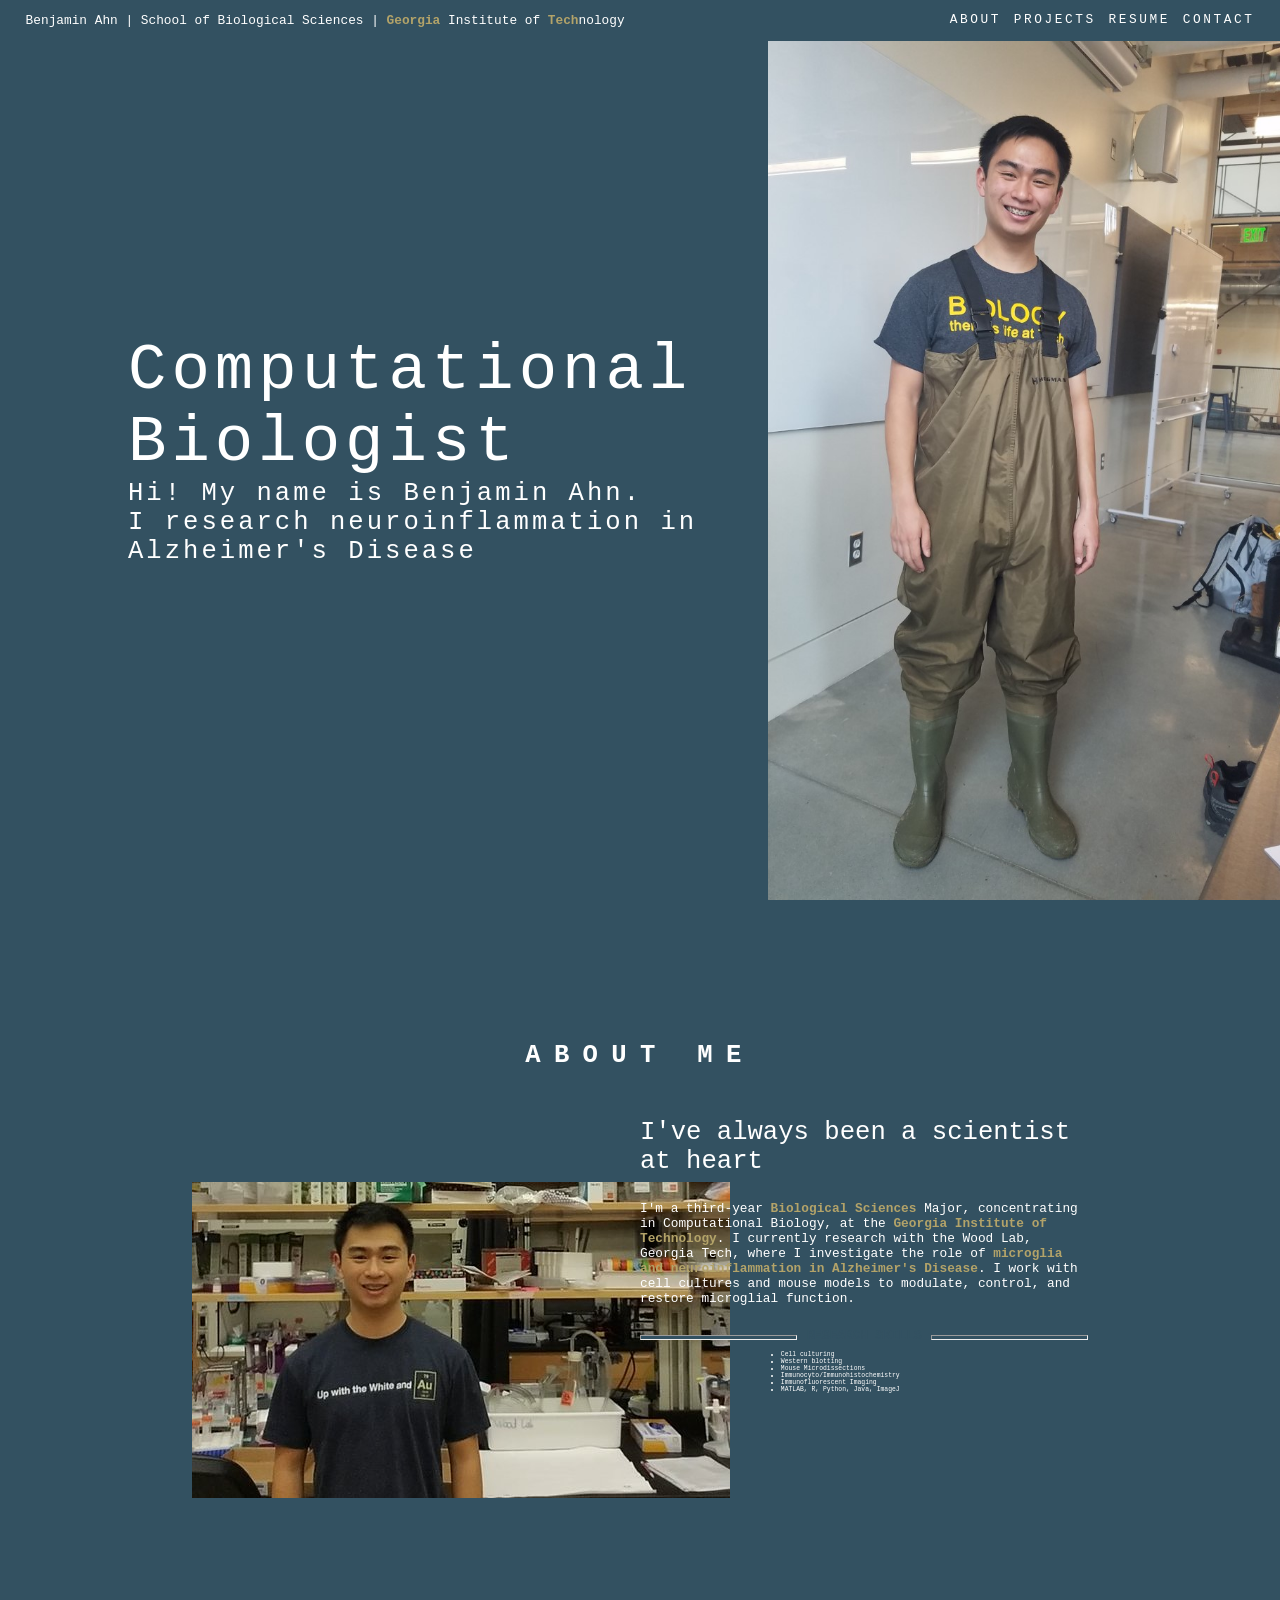
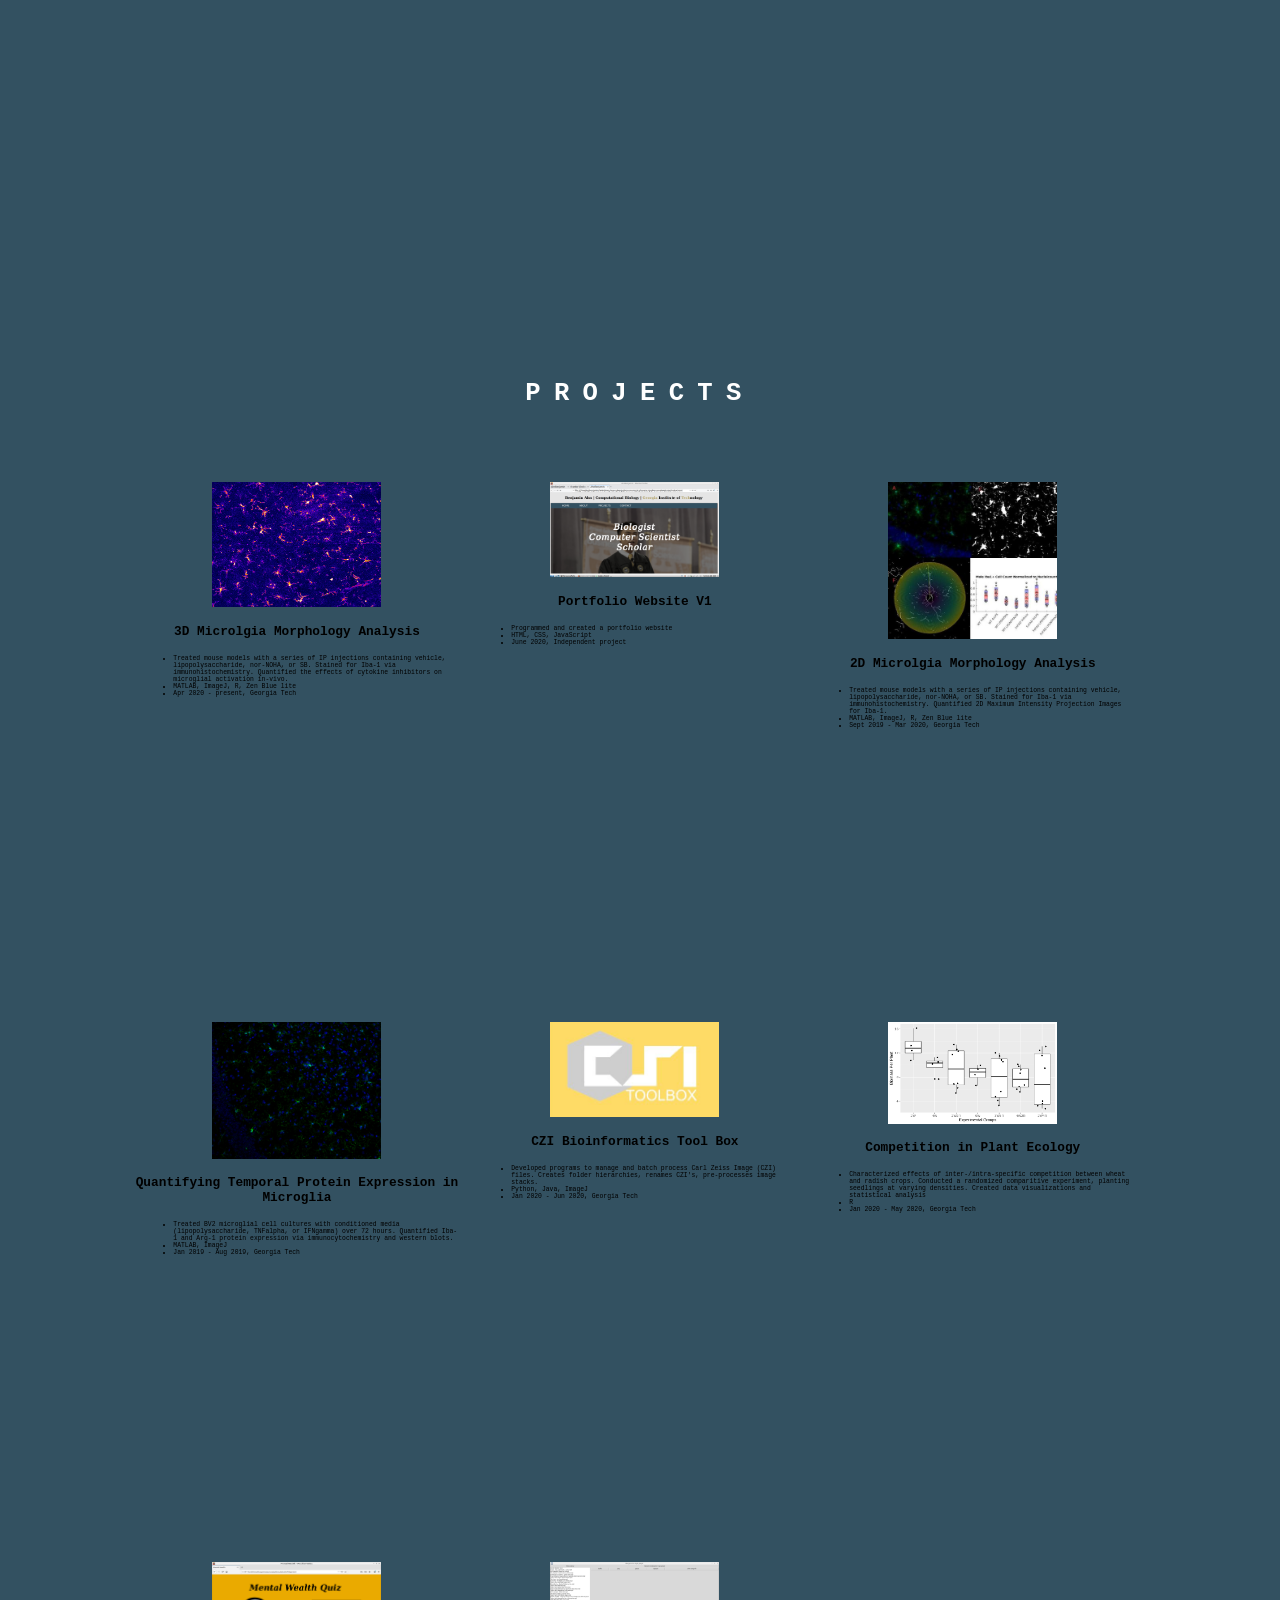
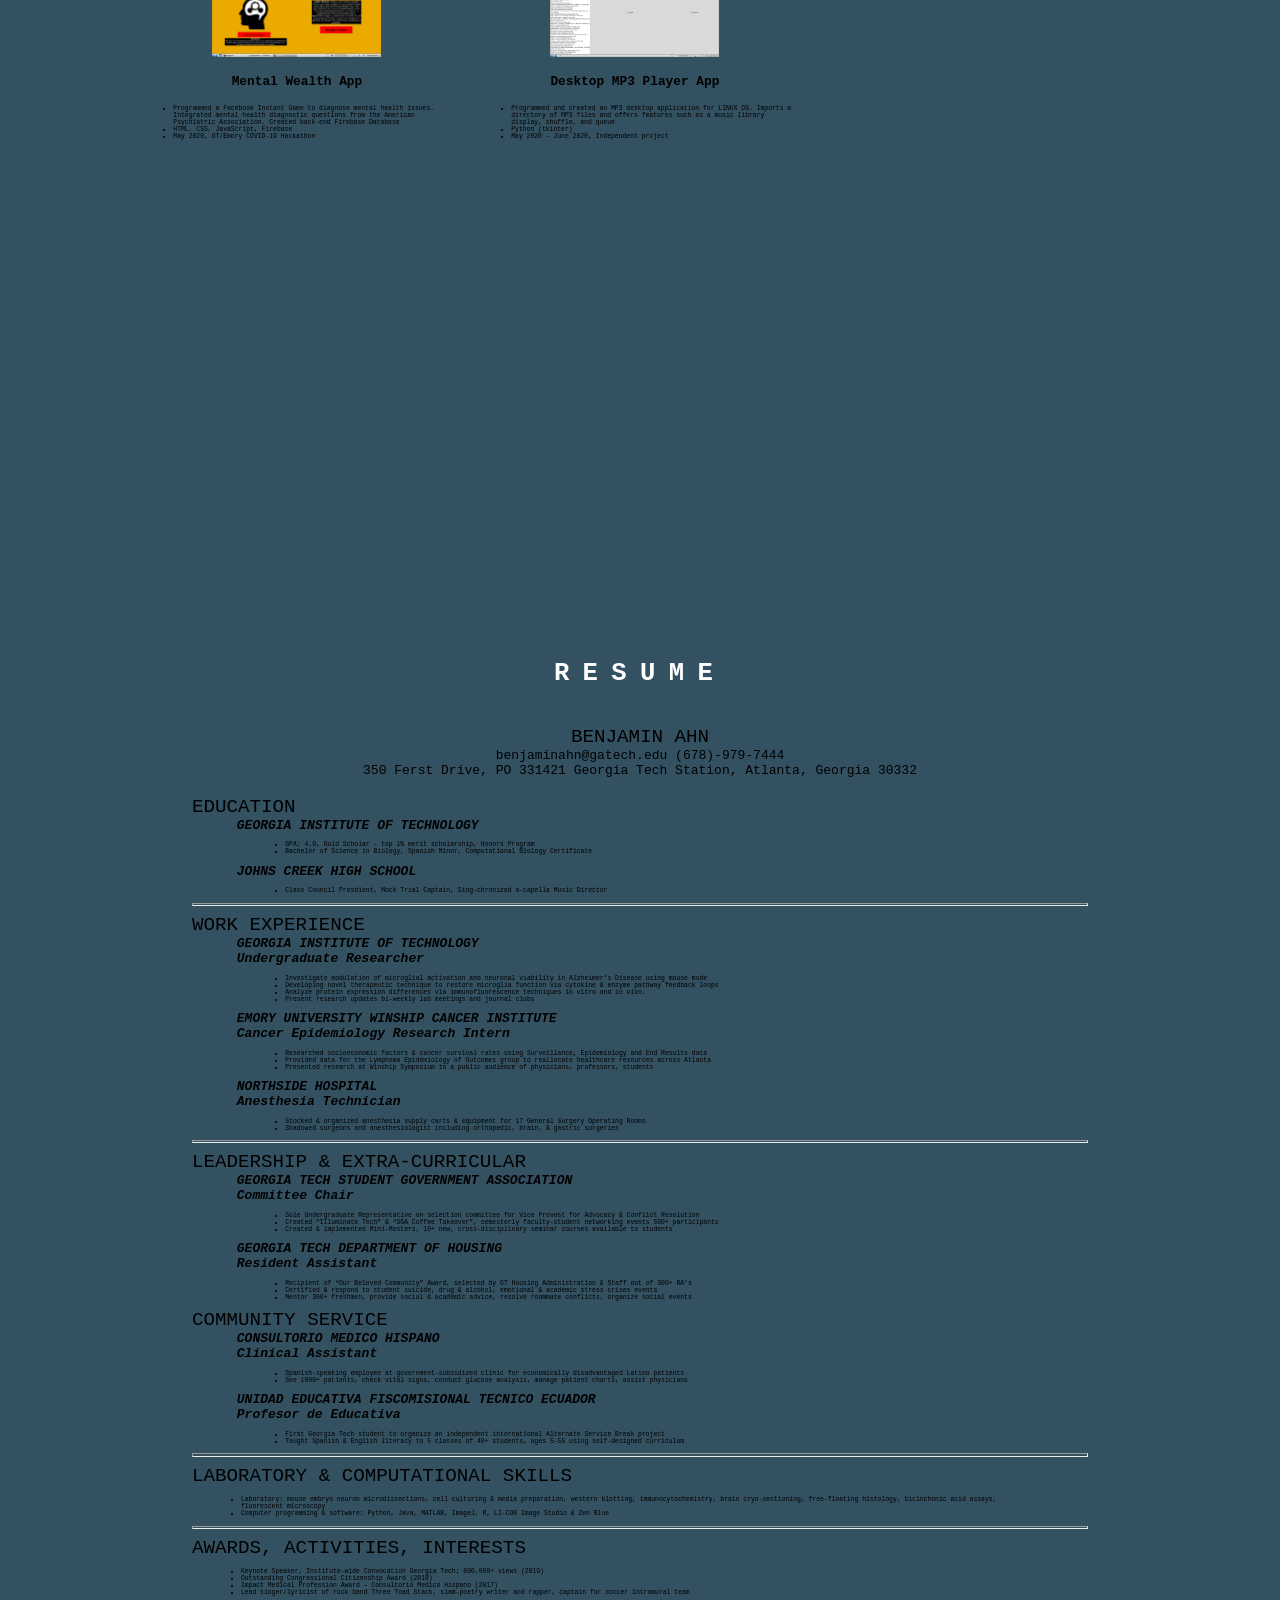
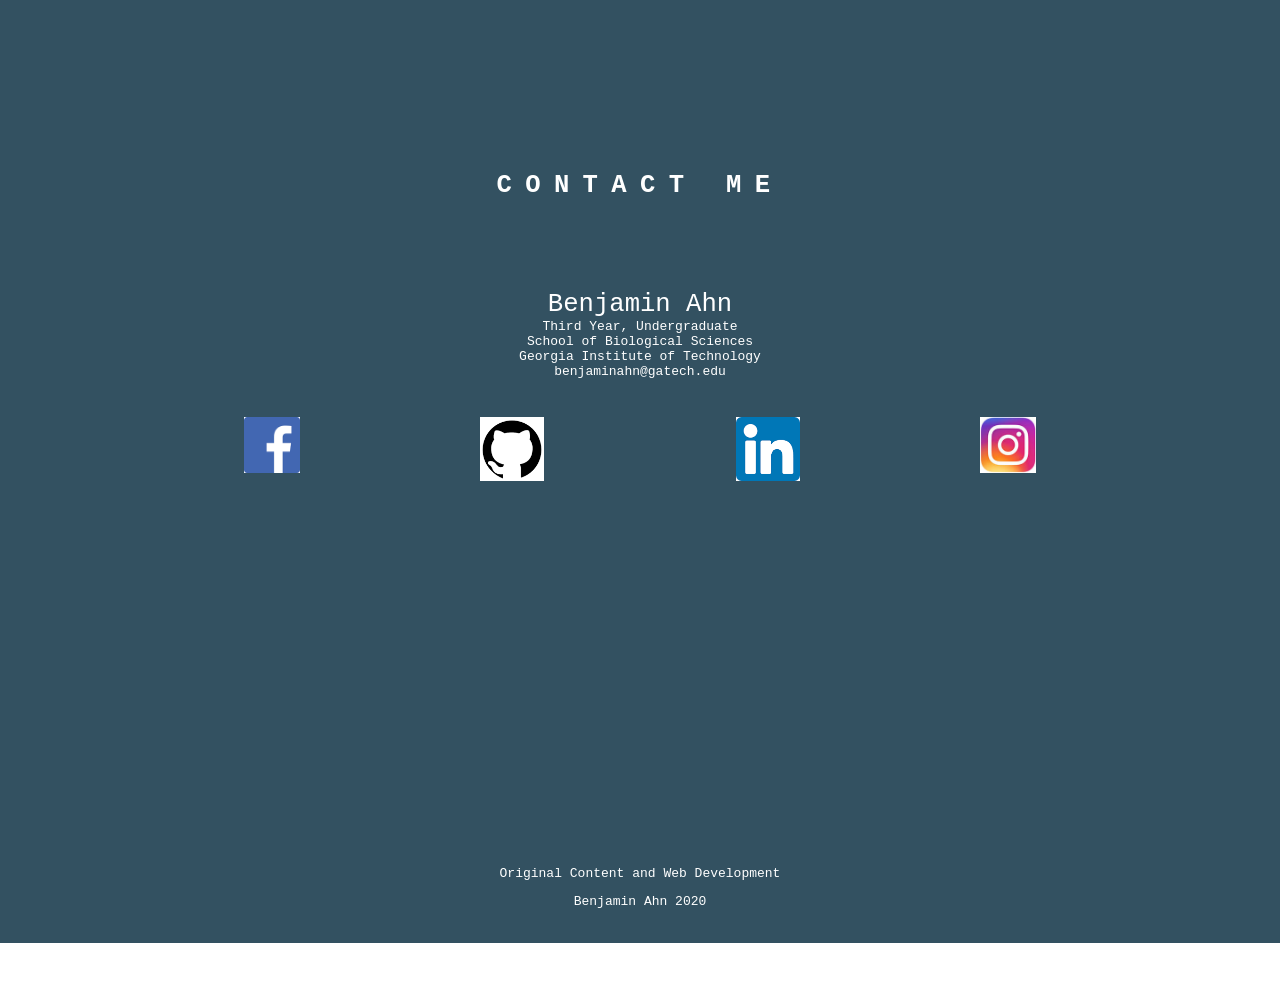
==== index.html @ 01bc4fc2 "footer and contact section css" ====
<!DOCTYPE html>
<html lang="en" dir="ltr">
    <head>
        <meta charset="utf-8">
         <meta name="viewport" content="width=device-width, initial-scale=1.0">
        <title>AhnBenjamin</title>
        <link rel="stylesheet" href="style.css">
    </head>

    <body>
        <div id='backgroundImage'></div>
        <div id = 'navigationBar' class="navigationBarBar">
            <a href="#homeText" id="homeButton">
                <p id='pageHeader'>Benjamin Ahn | School of Biological Sciences | <b class="specialHeader">Georgia</b> Institute of <b class="specialHeader">Tech</b>nology</p>
            </a>
            <div class="navigationButton" id='linkHolder'>
                <a href="#contact" class = 'nb' id="linksButton">CONTACT</a>
            </div>
            <div class="navigationButton">
                <a href="#resume" class = 'nb' id="projectsButton">RESUME</a>
            </div>
            <div class="navigationButton">
                <a href="#projects" class = 'nb' id="projectsButton">PROJECTS</a>
            </div>
            <div class="navigationButton">
                <a href="#about" class = "nb" id="aboutButton">ABOUT</a>
            </div>
        </div>

        <section id = 'homeText'>
            <div id='homeTextHolder'>
                <div id='homeLarge'>
                    Computational <br>
                    Biologist
                </div>
                <div id='homeSmall'>
                    Hi! My name is Benjamin Ahn. <br>
                    I research neuroinflammation in Alzheimer's Disease
                </div>
            </div>

        </section>

        <section id="about">
            <div id="aboutHolder">
                <div class="subheader">
                    About Me
                </div>
                <div>
                    <div id="aboutMeTop">
                        <div id="aboutMeLeft">
                            <img id="aboutImage" src="./images/rsz_lab.jpg" alt="No Image Available">
                        </div>
                        <div id="aboutMeRight">
                            <p id="quote">I've always been a scientist at heart</p>
                            <p>
                                I'm a third-year <b class="aboutSpecial">Biological
                                Sciences</b> Major, concentrating in
                                Computational Biology, at the <b class="aboutSpecial">
                                Georgia Institute of Technology</b>.
                                I currently research with the Wood Lab, Georgia Tech, where
                                I investigate the role of <b class="aboutSpecial">
                                microglia and neuroinflammation in
                                Alzheimer's Disease</b>. I work with cell cultures and mouse models
                                to modulate, control, and restore microglial function.
                            </p>
                            <div id='researchTitle'>
                                <div id="leftLine">
                                    <hr>
                                </div>
                                <span id="tableTitle">
                                    Research Skills
                                </span>
                                <div id="rightLine">
                                    <hr>
                                </div>
                            </div>
                            <div id="aboutTableRight">
                                <ul>
                                    <li>Cell culturing</li>
                                    <li>Western blotting</li>
                                    <li>Mouse Microdissections</li>
                                    <li>Immunocyto/Immunohistochemistry</li>
                                    <li>Immunofluorescent Imaging</li>
                                    <li>MATLAB, R, Python, Java, ImageJ</li>
                                </ul>
                            </div>
                        </div>
                    </div>
                </div>
            </div>
        </section>

        <section id = 'projects'>
            <div id="projectHolder">
                <div class="subheader" id = "projectsSubHeader">
                    Projects
                </div>
                <div id="gridProjects">
                <a href="https://github.com/1100266506/mmqt-addon.git" target="_blank">
                    <div class="project" id="project3DMicroglia">
                        <img class="projectImage" src="./images/rsz_zstack_example.png" alt="No Image Available">
                        <p class="projectTitle">3D Microlgia Morphology Analysis</p>
                        <p class="projectText">
                            <ul>
                                <li>Treated mouse models with a series of IP
                                    injections containing vehicle, lipopolysaccharide, nor-NOHA,
                                    or SB. Stained for Iba-1 via immunohistochemistry.
                                    Quantified the effects of cytokine inhibitors
                                    on microglial activation in-vivo.</li>
                                <li>MATLAB, ImageJ, R, Zen Blue lite</li>
                                <li> Apr 2020 - present, Georgia Tech</li>
                            </ul>
                        </p>
                    </div>
                </a>
                <a href="https://github.com/1100266506/webv1.git" target="_blank">
                    <div class="project" id="projectWebsite1">
                        <img class="projectImage" src="./images/websitehome.png" alt="No Image Available">
                        <p class="projectTitle">Portfolio Website V1</p>
                        <p class="projectText">
                            <ul>
                                <li>Programmed and created a portfolio website</li>
                                <li>HTML, CSS, JavaScript</li>
                                <li>June 2020, Independent project</li>
                            </ul>
                        </p>
                    </div>
                </a>
                <a href="https://github.com/1100266506/microglia_modulation_cytokineinhibitors.git" target="_blank">
                    <div class="project" id="project2DMicrolgia">
                            <img class="projectImage" src="./images/rsz_microgliapic.jpg" alt="No Image Available">
                            <p class="projectTitle">2D Microlgia Morphology Analysis</p>
                            <p class="projectText">
                                <ul>
                                    <li>Treated mouse models with a series of IP
                                        injections containing vehicle, lipopolysaccharide, nor-NOHA,
                                        or SB. Stained for Iba-1 via immunohistochemistry.
                                        Quantified 2D Maximum Intensity Projection Images
                                        for Iba-1.</li>
                                    <li>MATLAB, ImageJ, R, Zen Blue lite</li>
                                    <li>Sept 2019 - Mar 2020, Georgia Tech</li>
                                </ul>
                            </p>
                    </div>
                </a>
                    <div class="project" id="projectTemporalMicroglia">
                        <img class="projectImage" src="./images/MIP_20200205_355_Iba1_slide_1_1_CA100.jpg" alt="No Image Available">
                        <p class="projectTitle">Quantifying Temporal Protein Expression in Microglia</p>
                        <p class="projectText">
                            <ul>
                                <li>Treated BV2 microglial cell cultures
                                    with conditioned media (lipopolysaccharide,
                                    TNFalpha, or IFNgamma) over 72 hours. Quantified Iba-1
                                    and Arg-1 protein expression via immunocytochemistry
                                    and western blots.</li>
                                <li>MATLAB, ImageJ</li>
                                <li>Jan 2019 - Aug 2019, Georgia Tech</li>
                            </ul>
                        </p>
                    </div>
                <a href="https://github.com/1100266506/CZI-toolbox.git" target="_blank">
                    <div class="project" id="projectCZI">
                        <img class="projectImage" src="./images/CZItoolbox.png" alt="No Image Available">
                        <p class="projectTitle">CZI Bioinformatics Tool Box</p>
                        <p class="projectText">
                            <ul>
                                <li>Developed programs to manage
                                    and batch process Carl Zeiss Image (CZI) files.
                                    Creates folder hierarchies, renames CZI's,
                                    pre-processes image stacks.</li>
                                <li>Python, Java, ImageJ</li>
                                <li>Jan 2020 - Jun 2020, Georgia Tech</li>
                            </ul>
                        </p>
                    </div>
                </a>
                <a href="https://github.com/1100266506/ecology_plant_competition_analysis.git" target="_blank">
                    <div class="project" id="projectEcology">
                        <img class="projectImage" src="./images/All_Data_competition_plot.jpeg" alt="No Image Available">
                        <p class="projectTitle">Competition in Plant Ecology</p>
                        <p class="projectText">
                            <ul>
                                <li>Characterized effects of
                                inter-/intra-specific competition between wheat
                                and radish crops. Conducted a randomized comparitive
                                experiment, planting seedlings at varying densities.
                                Created data visualizations and statistical analysis</li>
                                <li>R</li>
                                <li>Jan 2020 - May 2020, Georgia Tech</li>
                            </ul>
                        </p>
                    </div>
                </a>
                <a href="https://github.com/1100266506/COVID_hackathon_FBInstantGame.git" target="_blank">
                    <div class="project" id="projectMentalWealth">
                        <img class="projectImage" src="./images/Welcomepage_hover.png" alt="No Image Available">
                        <p class="projectTitle">Mental Wealth App</p>
                        <p class="projectText">
                            <ul>
                                <li>Programmed a Facebook
                                Instant Game to diagnose mental health issues.
                                Integrated mental health diagnostic questions from
                                the American Psychiatric Association. Created back-end
                                Firebase Database </li>
                                <li>HTML, CSS, JavaScript, Firebase</li>
                                <li>May 2020, GT/Emory COVID-19 Hackathon</li>
                            </ul>
                        </p>
                    </div>
                </a>
                <a href="https://github.com/1100266506/mp3_builderv2.git" target="_blank">
                    <div class="project" id="projectMP3">
                        <img class="projectImage" src="./images/mp3_picture.png" alt="No Image Available">
                        <p class="projectTitle">Desktop MP3 Player App</p>
                        <p class="projectText">
                            <ul>
                                <li>Programmed and created an MP3 desktop application
                                for LINUX OS. Imports a directory of MP3 files
                                and offers features such as a music library display,
                                shuffle, and queue</li>
                                <li>Python (tkinter)</li>
                                <li>May 2020 - June 2020, Independent project</li>
                            </ul>
                        </p>
                    </div>
                </a>
                </div>
            </div>
        </section>

        <section id="resume">
            <div class="subheader" id = "resumeSubHeader">
                Resume
            </div>
        <a id="resumeLink" href="file:///media/benjamin/Windows/Users/Benja/Documents/CS/JavaScript/PersonalWebsitev2/Career%20Resume%20March%202020%20v2.pdf" target="_blank">
            <div id="resumeContent">
                <div id="resumeTop">
                    <div id="resumeName">
                        Benjamin Ahn
                    </div>
                    <div id="line2">
                        benjaminahn@gatech.edu (678)-979-7444
                    </div>
                    <div id="line3">
                        350 Ferst Drive, PO 331421 Georgia Tech Station, Atlanta, Georgia 30332
                    </div>
                </div>
                <div class="resumeSection">
                    <div class="sectionHeader">
                        Education
                    </div>
                    <div class="resumeItem">
                        <div class="sectionSubheader">
                            Georgia Institute of Technology
                        </div>
                        <ul class="sectionTable">
                            <li>GPA: 4.0, Gold Scholar - top 1% merit scholarship, Honors Program</li>
                            <li>Bachelor of Science in Biology, Spanish Minor, Computational Biology Certificate</li>
                        </ul>
                    </div>
                    <div class="resumeItem">
                        <div class="sectionSubheader">
                            Johns Creek High School
                        </div>
                        <ul class="sectionTable">
                            <li>Class Council Presdient, Mock Trial Captain, Sing-chronized a-capella Music Director</li>
                        </ul>
                    </div>
                    <hr class="resumeLine">
                </div>
                <div class="resumeSection">
                    <div class="sectionHeader">
                        Work Experience
                    </div>
                    <div class="resumeItem">
                        <div class="sectionSubheader">
                            Georgia Institute of Technology
                        </div>
                        <div class="sectionPosition">
                            Undergraduate Researcher
                        </div>
                        <div class="sectionText">
                            <ul class="sectionTable">
                                <li>Investigate modulation of microglial activation and neuronal viability in Alzheimer’s Disease using mouse mode</li>
                                <li>Developing novel therapeutic technique to restore microglia function via cytokine & enzyme pathway feedback loops</li>
                                <li>Analyze protein expression differences via immunofluorescence techniques in vitro and in vivo.</li>
                                <li>Present research updates bi-weekly lab meetings and journal clubs</li>
                            </ul>
                        </div>
                    </div>
                    <div class="resumeItem">
                        <div class="sectionSubheader">
                            Emory University Winship Cancer Institute
                        </div>
                        <div class="sectionPosition">
                            Cancer Epidemiology Research Intern
                        </div>
                        <div class="sectionText">
                            <ul class="sectionTable">
                                <li>Researched socioeconomic factors & cancer survival rates using Surveillance, Epidemiology and End Results data</li>
                                <li>Provided data for the Lymphoma Epidemiology of Outcomes group to reallocate healthcare resources across Atlanta</li>
                                <li>Presented research at Winship Symposium to a public audience of physicians, professors, students</li>
                            </ul>
                        </div>
                    </div>
                    <div class="resumeItem">
                        <div class="sectionSubheader">
                            Northside Hospital
                        </div>
                        <div class="sectionPosition">
                            Anesthesia Technician
                        </div>
                        <div class="sectionText">
                            <ul class="sectionTable">
                                <li>Stocked & organized anesthesia supply carts & equipment for 17 General Surgery Operating Rooms</li>
                                <li>Shadowed surgeons and anesthesiologist including orthopedic, brain, & gastric surgeries</li>
                            </ul>
                        </div>
                    </div>
                    <hr class="resumeLine">
                </div>
                <div class="resumeSection">
                    <div class="sectionHeader">
                        Leadership & Extra-curricular
                    </div>
                    <div class="resumeItem">
                        <div class="sectionSubheader">
                            GEORGIA TECH STUDENT GOVERNMENT ASSOCIATION
                        </div>
                        <div class="sectionPosition">
                            Committee Chair
                        </div>
                        <div class="sectionText">
                            <ul class="sectionTable">
                                <li>Sole Undergraduate Representative on selection committee for Vice Provost for Advocacy & Conflict Resolution</li>
                                <li>Created “Illuminate Tech” & “SGA Coffee Takeover”, semesterly faculty-student networking events 500+ participants</li>
                                <li>Created & implemented Mini-Mesters, 10+ new, cross-disciplinary seminar courses available to students</li>
                            </ul>
                        </div>
                    </div>
                    <div class="resumeItem">
                        <div class="sectionSubheader">
                            Georgia Tech Department of Housing
                        </div>
                        <div class="sectionPosition">
                            Resident Assistant
                        </div>
                        <div class="sectionText">
                            <ul class="sectionTable">
                                <li>Recipient of “Our Beloved Community” Award, selected by GT Housing Administration & Staff out of 300+ RA’s</li>
                                <li>Certified & respond to student suicide, drug & alcohol, emotional & academic stress crises events</li>
                                <li>Mentor 300+ freshmen, provide social & academic advice, resolve roommate conflicts, organize social events</li>
                            </ul>
                        </div>
                    </div>
                </div>
                <div class="resumeSection">
                    <div class="sectionHeader">
                        Community Service
                    </div>
                    <div class="resumeItem">
                        <div class="sectionSubheader">
                            Consultorio Medico Hispano
                        </div>
                        <div class="sectionPosition">
                            Clinical Assistant
                        </div>
                        <div class="sectionText">
                            <ul class="sectionTable">
                                <li>Spanish-speaking employee at government-subsidized clinic for economically disadvantaged Latino patients</li>
                                <li>See 1000+ patients, check vital signs, conduct glucose analysis, manage patient charts, assist physicians</li>
                            </ul>
                        </div>
                    </div>
                    <div class="resumeItem">
                        <div class="sectionSubheader">
                            Unidad Educativa FISCOMISIONAL TECNICO ECUADOR
                        </div>
                        <div class="sectionPosition">
                            Profesor de Educativa
                        </div>
                        <div class="sectionText">
                            <ul class="sectionTable">
                                <li>First Georgia Tech student to organize an independent international Alternate Service Break project</li>
                                <li>Taught Spanish & English literacy to 5 classes of 40+ students, ages 5-55 using self-designed curriculum</li>
                            </ul>
                        </div>
                    </div>
                    <hr class="resumeLine">
                </div>
                <div class="resumeSection">
                    <div class="sectionHeader">
                        Laboratory & Computational Skills
                    </div>
                    <div class="sectionText">
                        <ul class='sectionTable'>
                            <li>Laboratory: mouse embryo neuron microdissections, cell culturing & media preparation, western blotting,
                                immunocytochemistry, brain cryo-sectioning, free-floating histology, bicinchonic acid assays, fluorescent microscopy</li>
                            <li>Computer programming & software: Python, Java, MATLAB, ImageJ, R, LI-COR Image Studio & Zen Blue</li>
                        </ul>
                    </div>
                </div>
                <hr class="resumeLine">
                <div class="resumeSection">
                    <div class="sectionHeader">
                        Awards, Activities, Interests
                    </div>
                    <div class="sectionText">
                        <ul class="sectionTable">
                            <li>Keynote Speaker, Institute-wide Convocation Georgia Tech; 800,000+ views (2019)</li>
                            <li>Outstanding Congressional Citizenship Award (2018)</li>
                            <li>Impact Medical Profession Award – Consultorio Medico Hispano (2017)</li>
                            <li>Lead singer/lyricist of rock band Three Toad Stack, slam-poetry writer and rapper, captain for soccer intramural team</li>
                        </ul>
                    </div>
                </div>
            </div>
        </a>
        </section>

        <section id='contact'>
            <div class="subheader" id = "contactSubHeader">
                Contact Me
            </div>
            <div id="contactContent">
                <p id="name">Benjamin Ahn</p>
                <p class="cc">Third Year, Undergraduate</p>
                <p class="cc">School of Biological Sciences</p>
                <p class="cc">Georgia Institute of Technology</p>
                <p class="cc">benjaminahn@gatech.edu</p>
            </div>
            <div id="socialMedia">
                <div id="facebook">
                    <a href="https://www.facebook.com/benjamin.ahn.33/" target="_blank">
                        <img class="social" src="./images/facebook.png" alt="">
                    </a>
                </div>
                <div id="github">
                    <a href="https://github.com/1100266506" target="_blank">
                        <img class="social" src="./images/github.png" alt="">
                    </a>
                </div>
                <div id="linkedin">
                    <a href="https://www.linkedin.com/in/benjamin-a-ba074a125/" target="_blank">
                        <img class="social" src="./images/linkedin.png" alt="">
                    </a>
                </div>
                <div id='instagram'>
                    <a href="https://www.instagram.com/pb.en.j.amin" target="_blank">
                        <img class="social" src="./images/instagram.jpeg" alt="">
                    </a>
                </div>
            </div>
        </section>
        <section id="footer">
            <p class="footerText" id="line1">Original Content and Web Development</p>
            <p class="footerText" id="line2">Benjamin Ahn 2020</p>
        </section>



        <script src = './src/core.js'>
        </script>
        <script src="./src/aboutPage.js">
        </script>
        <script src = './src/homePage.js'>
        </script>
        <script src = './src/projectsPage.js'>
        </script>
    </body>
</html>
---- style.css ----
/*TOP SECTION*/
html, body {
    height : 100%;
    margin : 0;
    color : black;
    background-color: white;
    scroll-behavior: smooth;
}
.specialHeader {
    color:#B3A369;
    font-weight: 600;
    font-size : 1vw;
    font-family: monospace;
}
#pageHeader {
    position : relative;
    float : left;
    width : auto;
    text-align: center;
    font-size: 1vw;
    color : white;
    font-family : monospace;
    margin-left: 2%;
}
#homeButton {
    margin-left : 2%;
    color : white;
    background-color : #335161;
    border : none;
    max-width : 50%;
}
#navigationBar {
    position: fixed;
    background-color: #335161;
    height: auto;
    width : 100%;
}
.navigationButton {
    border: none;
    color : white;
    text-decoration: none;
    text-align : center;
    float: right;
    font-size: 2vw;
    margin-right : 1%;
}
.nb:hover {
    background-color: #B3A369;
}
.nb {
    color : white;
    background-color : #335161;
    border : none;
    width : auto;
    font-size: 1vw;
    font-family : monospace;
    letter-spacing: 0.2vw;
    text-decoration: none;
}
#linkHolder {
    margin-right : 2%;
}

/*CORE CONTENT*/
.subheader {
    font-size: 2vw;
    text-align : center;
    font-weight: bold;
    /* color : #335161; */
    font-family: monospace;
    width : 100%;
    text-transform: uppercase;
    letter-spacing: 10pt;
    padding-top: 5%;
}

section {
    background-color : #335161;
    padding-top : 3%;
    color : white;
}
section:hover{
    background-color : white;
    color : black;
}
#navigationBar:hover ~ #homeText {
    background-color : white;
    color : black;
}
#backgroundImage:hover ~ #homeText {
    background-color : white;
    color : black;
}
#home {
    height : 100%;
    width : 100%;
}
#homeText {
    height : 100%;
    font-family : monospace;
}
#homeTextHolder {
    position : absolute;
    top: 50%;
    -ms-transform: translateY(-50%);
    transform: translateY(-50%);
    margin-left : 10%;
    margin-right : 45%;
}
#backgroundImage {
    background-image : url("./images/propic_biology.jpg");
    background-size: cover;
    background-position: top;
    position : absolute;
    margin-left : 60%;
    width : 40%;
    height : 100%;
    /* filter : blur(1.5px) hue-rotate(163deg) saturate(30%) brightness(100%); */
}
#homeLarge {
    font-size: 5vw;
    text-align: left;
    letter-spacing: 5px;
    font-weight: 300;
}
#homeSmall {
    font-size : 2vw;
    text-align : left;
    letter-spacing : 3px;
    font-weight : 100;
}
/**********************ABOUT*/
#navigationBar:hover ~ #about {
    background-color : white;
    color : black;
}
#about {
    height : 100%;
}
#aboutMeLeft {
    float : left;
    margin-left : 15%;
    width : 35%;
}
#aboutImage {
    height : 50%;
    margin-top: 25%;
    margin-right: 25%;
}
#aboutMeRight {
    position: relative;
    font-family: monospace;
    float : left;
    width : 35%;
    margin-right: 15%;
    font-size: 1vw;
}
.aboutSpecial {
    color : #B3A369;
}
#quote {
    padding-top: 5%;
    font-size: 2vw;
    font-weight: 300;
}
#aboutTableRight {
    font-family: monospace;
    width : 55%;
    margin: auto;
    padding-top: 5%;
}
#researchTitle {
    padding-top: 2%;
    color : #335161;
    font-weight: 900;
}
#tableTitle {
    float : left;
    width : 30%;
    text-align: center;
    font-size: 1vw;
    text-transform: uppercase;
}
#leftLine {
    float :left;
    width :35%;
}
#rightLine {
    float :left;
    width : 35%;
}
hr {
    color : #335161;
    font-weight: 900;;
    height : .25vw;
    background-color: #335161;
}
/*******************PROJECT*/
#navigationBar:hover ~ #projects {
    background-color : white;
    color : black;
}
#gridProjects {
    overflow: auto;
    padding-left : 10%;
    padding-right : 10%;
    padding-top : 5%;
    padding-bottom : 5%;
}
#projectHolder {
}
.project {
    color : black;
    text-align: center;
    float : left;
    width : 33%;
    height : 60vh;
}
.project:hover {
    background-color : #B3A369;
}
.projectImage {
    margin-top : 3%;
    width : 50%;
}
.projectTitle {
    position : relative;
    font-family: monospace;
    font-weight: bold;
    font-size : 1vw;
}
ul {
    position : relative;
    text-align: left;
    font-family: monospace;
    font-size: .5vw;
    width : 85%;
    margin : auto;
}
/********************RESUME*/
#navigationBar:hover ~ #resume {
    background-color : white;
    color : black;
}
#resumeContent {
    margin-left:14%;
    margin-right : 14%;
    padding-bottom : 5%;
    margin-top : 2%;
    padding-left : 1%;
    padding-right : 1%;
    padding-top : 1%;
}
#resumeContent:hover {
    background-color : #B3A369;
    padding-bottom :1%;
    margin-bottom : 4%;
}
#resumeLink {
    text-decoration: none;
    color : black;
}
.resumeItem {
    margin-left : 5%;
}
.sectionItem {
    float : left;
    width : 100%;
}
.sectionHeader {
    text-transform: uppercase;
    letter-spacing: 3;
    font-family: monospace;
    font-size: 1.5vw;
}
.sectionSubheader {
    font-weight: bold;
    font-style: italic;
    font-family: monospace;
    text-transform: uppercase;
}
.sectionPosition {
    font-weight: bold;
    font-style: italic;
    font-family: monospace;
}
.sectionTable {
    margin : 1%;
}
.resumeLine {
    height : .1vw;
}
#resumeName {
    text-transform: uppercase;
    font-family: monospace;
    text-align: center;
    font-size: 1.5vw;
}
#line2 {
    font-family: monospace;
    margin:0%;
    text-align: center;
}
#line3 {
    font-family: monospace;
    margin:0%;
    text-align: center;
    margin-bottom: 2%;
}

/************************CONTACT*/
#contact {
    padding-bottom : 1%;
    height : 80%;
}
#contactContent {
    padding-top : 5%;
    font-family: monospace;
    text-align: center;
}
#name {
    font-size: 2vw;
    margin-bottom : 0;
}
.cc {
    margin : 0;
}
#socialMedia {
    margin-top: 3%;
    width : 100%;
}
.social {
    float : left;
    height : 5%;
    width : 5%;
    margin-left : 7.5%;
    margin-right : 7.5%;
}
#facebook {
    margin-left : 12.5%;

}
#instagram {
    margin-right : 12.5%;
}

/*BOTTOM CONTENT*/
#footer {
    height : 10%;
    font-family: monospace;
    text-align: center;
    padding-top : 1%;
}
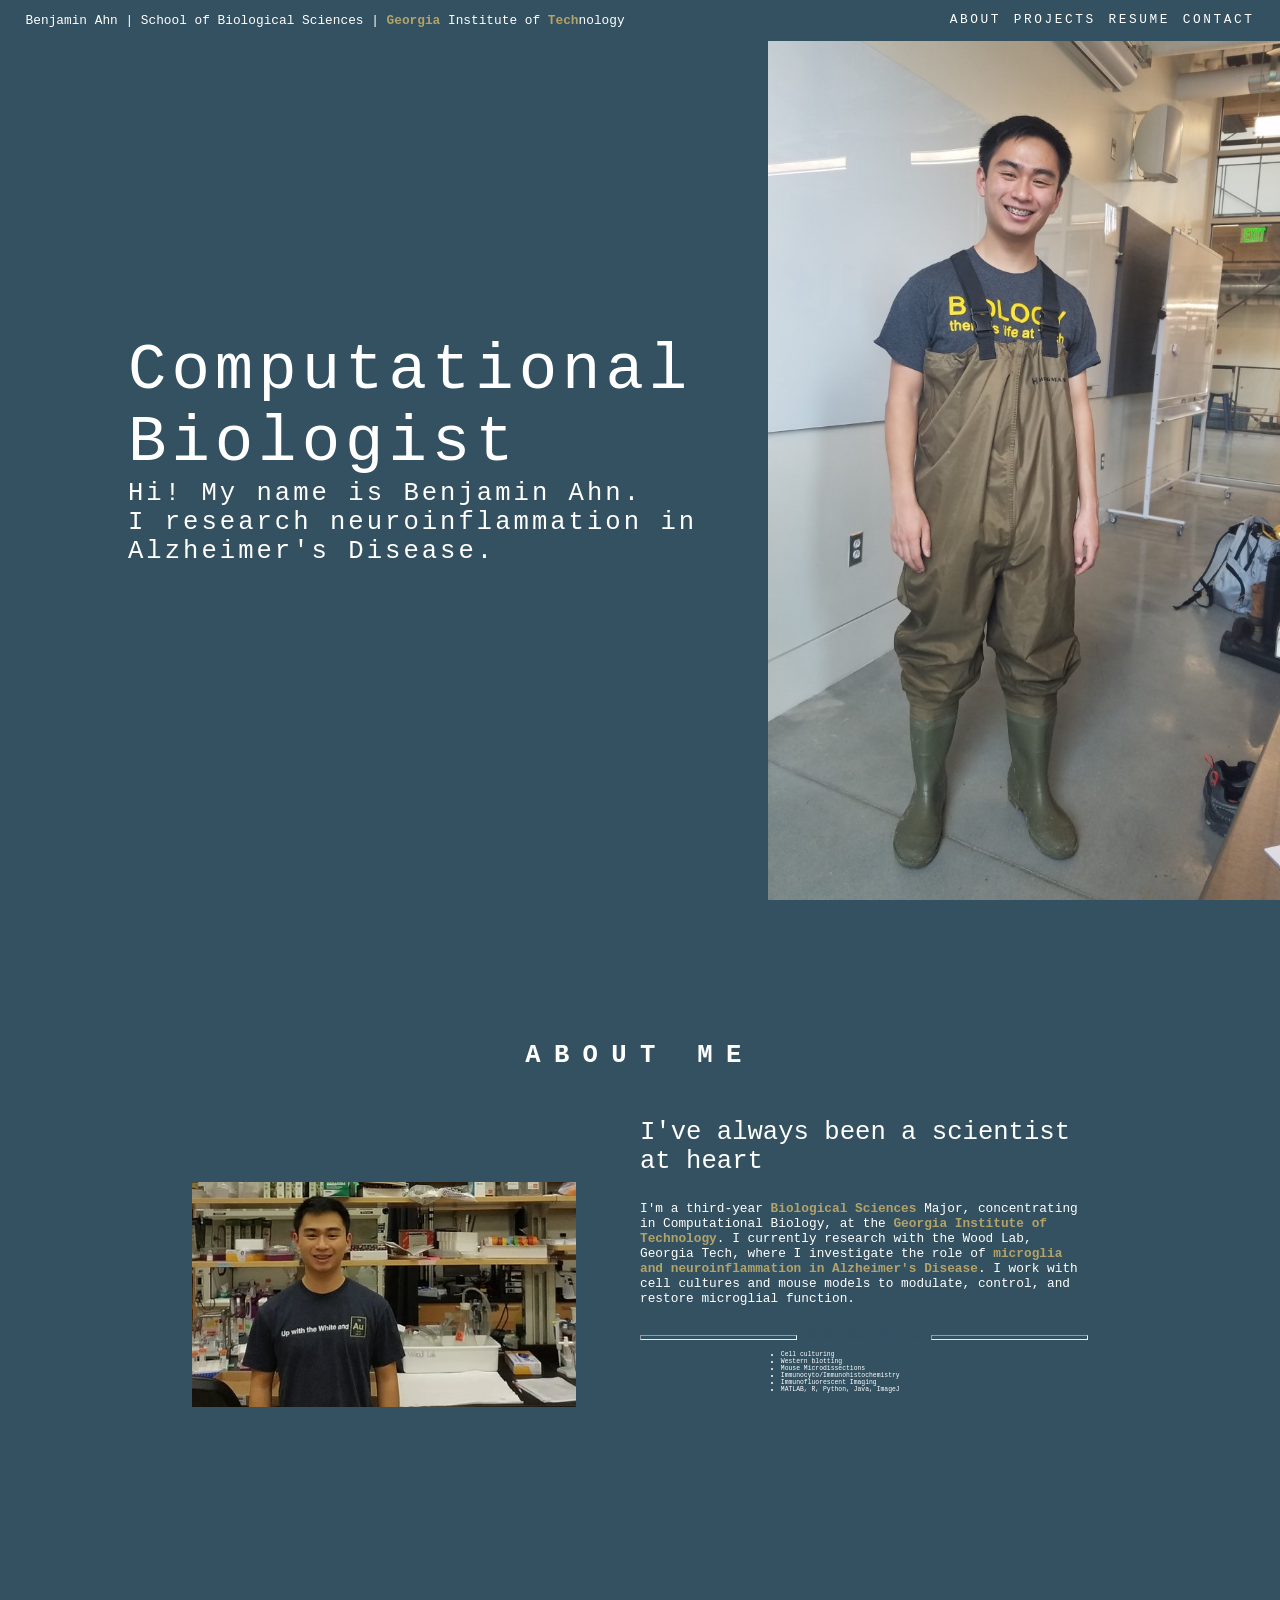
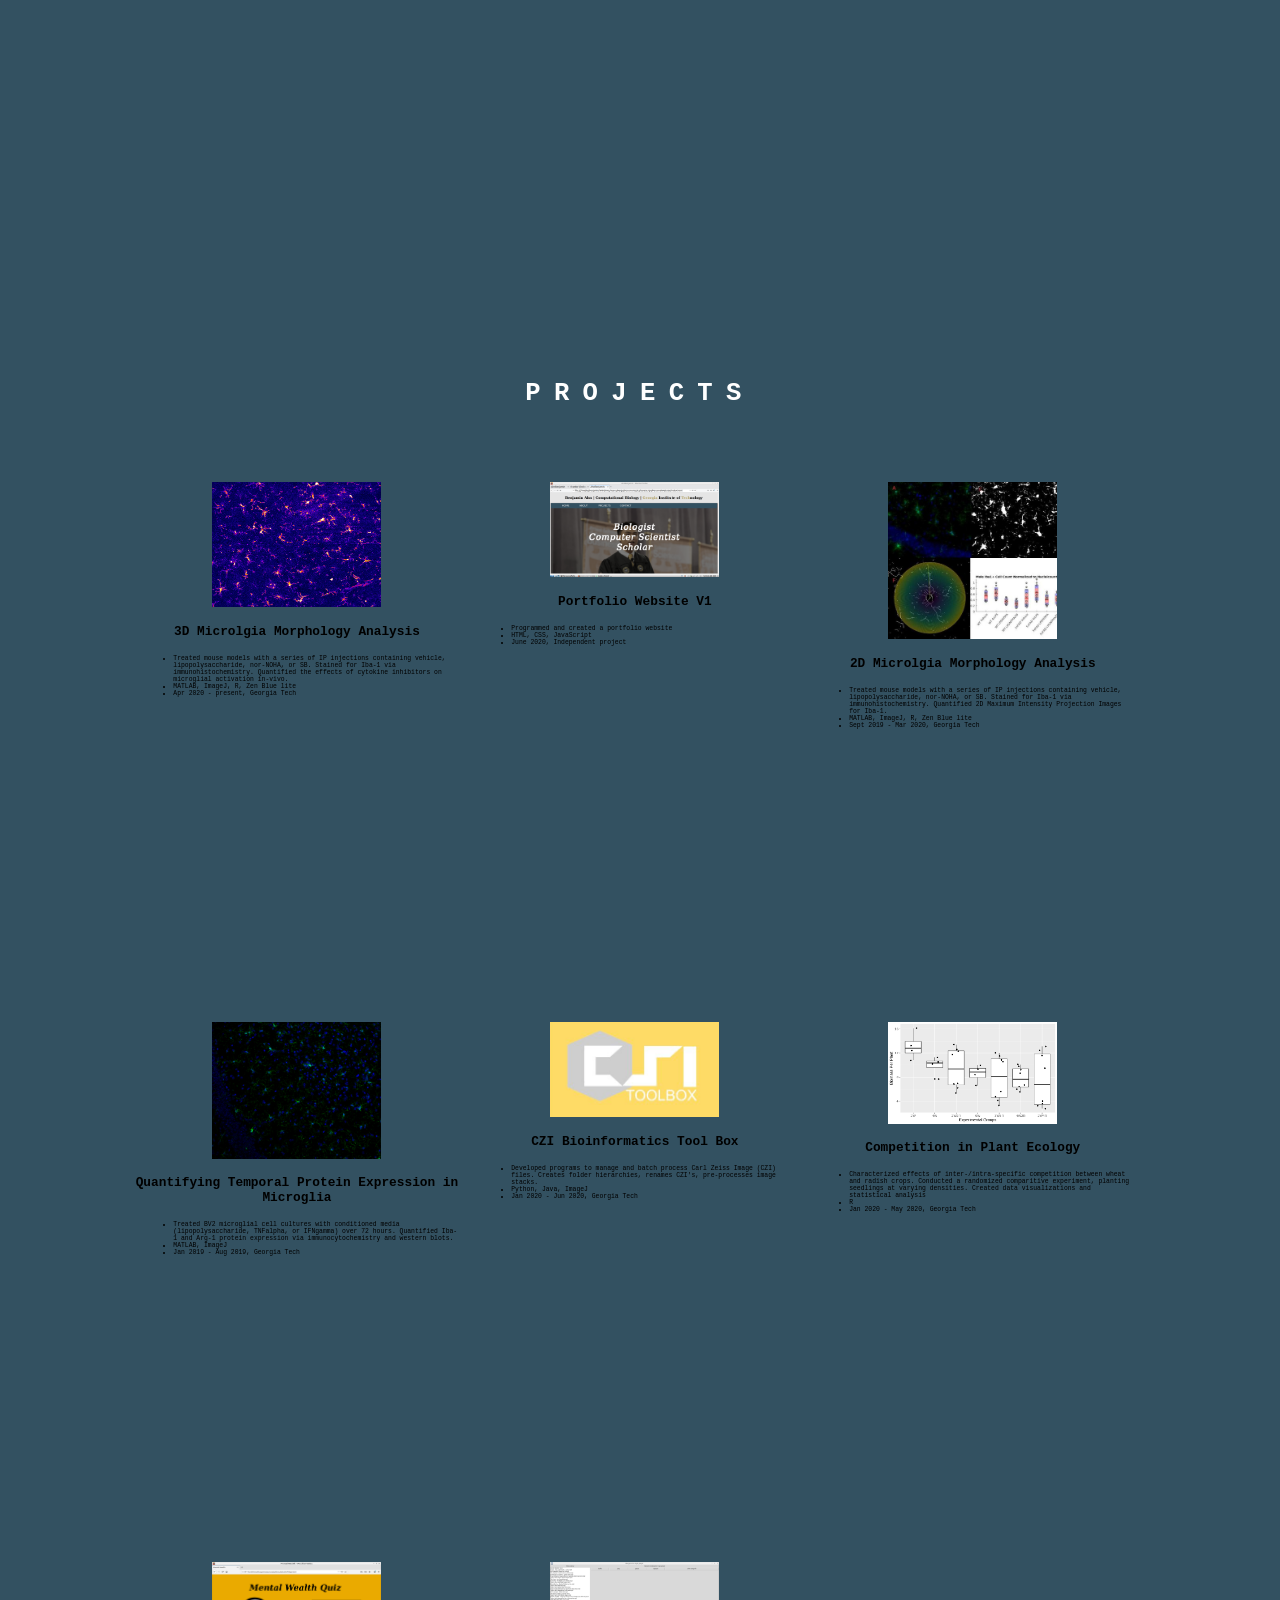
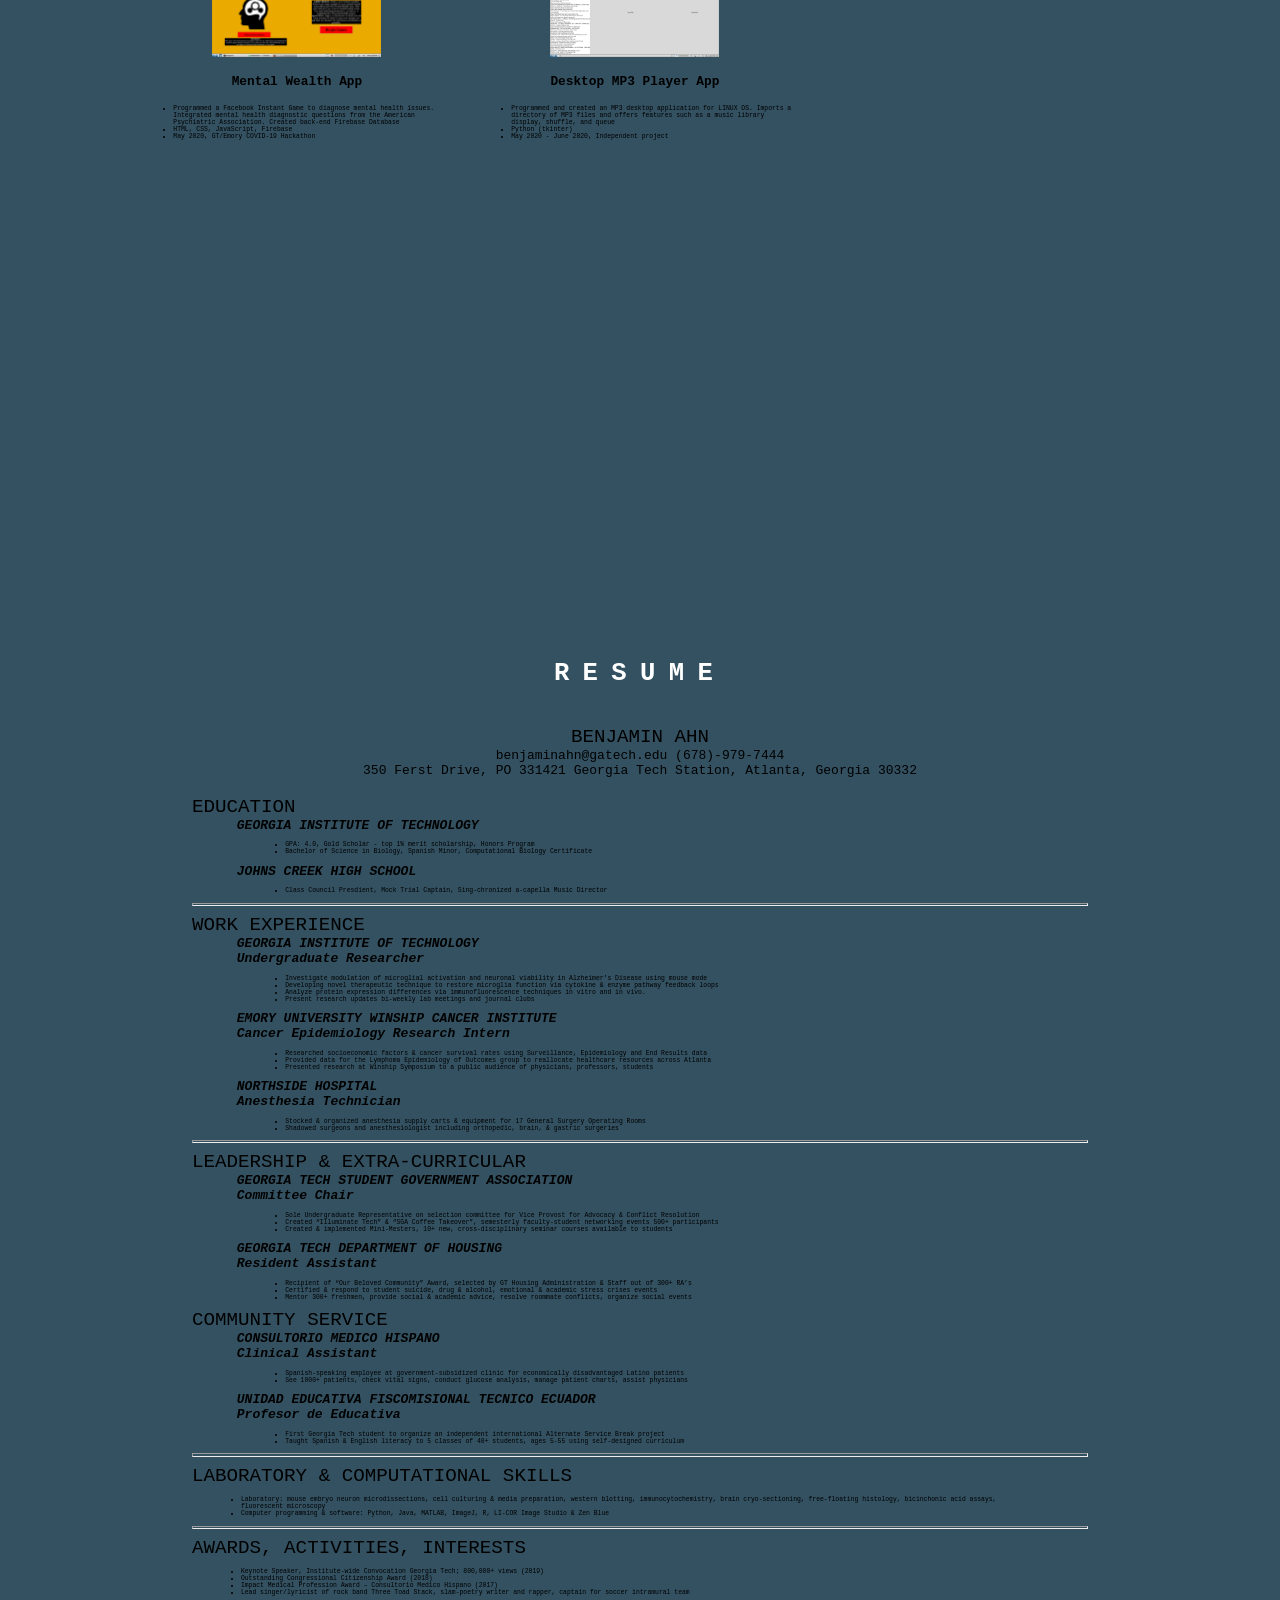
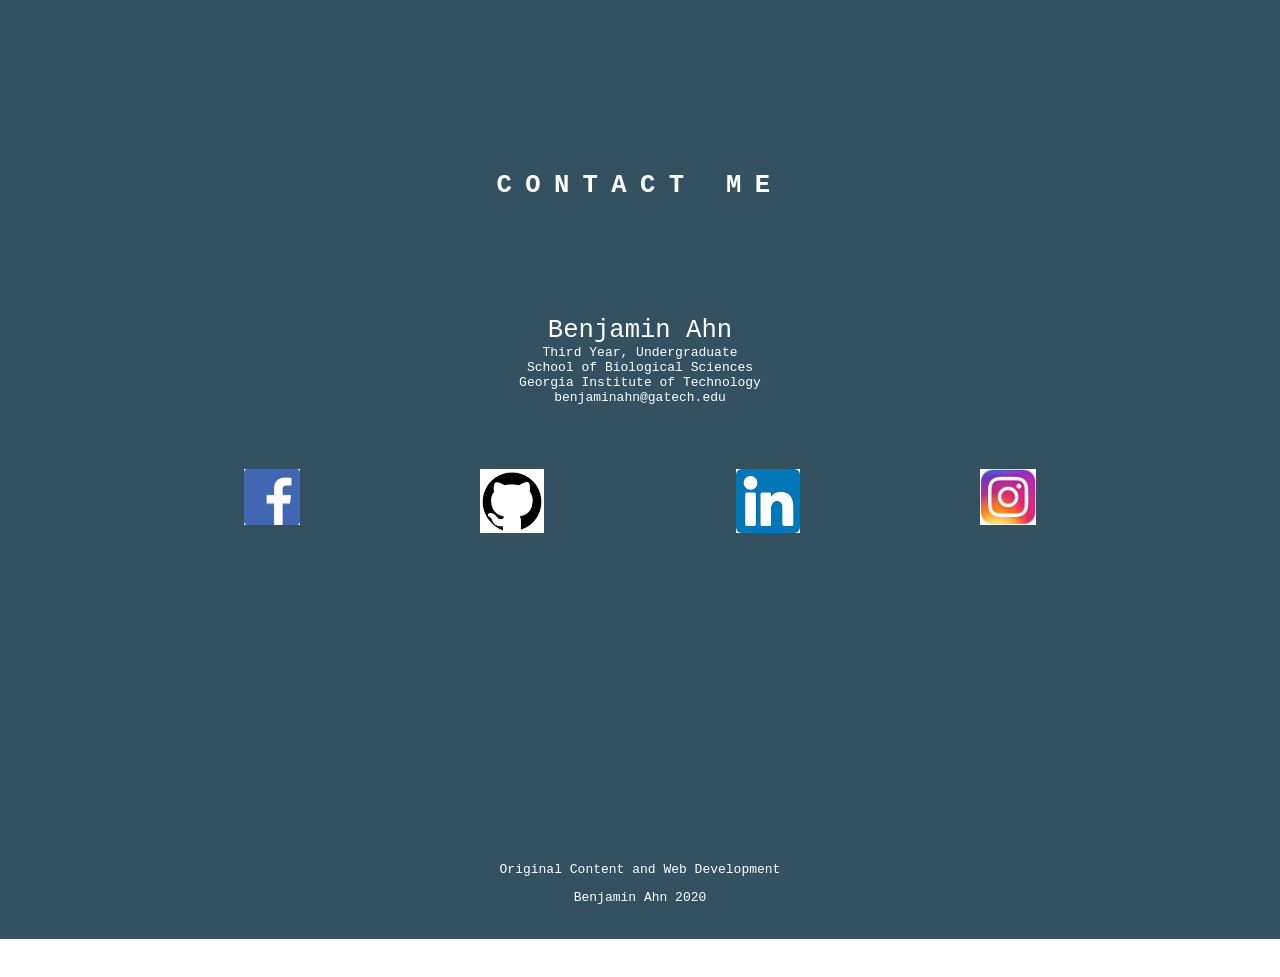
==== commit 7b81def5: "nav buttons work everywhere" ====
--- a/index.html
+++ b/index.html
@@ -2,7 +2,8 @@
 <html lang="en" dir="ltr">
     <head>
         <meta charset="utf-8">
-         <meta name="viewport" content="width=device-width, initial-scale=1.0">
+        <meta name="viewport" content="width=device-width, initial-scale=1.0">
+        <meta name="google-site-verification" content="e9Ha7FleG9_5QxkvjlIwnLWrdE951iFWn-e4TzgjB5o" />
         <title>AhnBenjamin</title>
         <link rel="stylesheet" href="style.css">
     </head>
@@ -35,7 +36,7 @@
                 </div>
                 <div id='homeSmall'>
                     Hi! My name is Benjamin Ahn. <br>
-                    I research neuroinflammation in Alzheimer's Disease
+                    I research neuroinflammation in Alzheimer's Disease.
                 </div>
             </div>
 
--- a/style.css
+++ b/style.css
@@ -106,6 +106,7 @@
     transform: translateY(-50%);
     margin-left : 10%;
     margin-right : 45%;
+    width : 45vw;
 }
 #backgroundImage {
     background-image : url("./images/propic_biology.jpg");
@@ -146,9 +147,10 @@
     height : 50%;
     margin-top: 25%;
     margin-right: 25%;
+    width : 30vw;
 }
 #aboutMeRight {
-    position: relative;
+    position: none;
     font-family: monospace;
     float : left;
     width : 35%;
@@ -224,13 +226,13 @@
     width : 50%;
 }
 .projectTitle {
-    position : relative;
+    position : none;
     font-family: monospace;
     font-weight: bold;
     font-size : 1vw;
 }
 ul {
-    position : relative;
+    position : none;
     text-align: left;
     font-family: monospace;
     font-size: .5vw;
@@ -243,6 +245,7 @@
     color : black;
 }
 #resumeContent {
+    position : none;
     margin-left:14%;
     margin-right : 14%;
     padding-bottom : 5%;
@@ -310,11 +313,11 @@
 
 /************************CONTACT*/
 #contact {
-    padding-bottom : 1%;
+    padding-bottom : 1vh;
     height : 80%;
 }
 #contactContent {
-    padding-top : 5%;
+    padding-top : 10vh;
     font-family: monospace;
     text-align: center;
 }
@@ -326,7 +329,7 @@
     margin : 0;
 }
 #socialMedia {
-    margin-top: 3%;
+    margin-top: 5vw;
     width : 100%;
 }
 .social {
@@ -338,7 +341,6 @@
 }
 #facebook {
     margin-left : 12.5%;
-
 }
 #instagram {
     margin-right : 12.5%;
@@ -349,5 +351,5 @@
     height : 10%;
     font-family: monospace;
     text-align: center;
-    padding-top : 1%;
-}
+    padding-top : 1vw;
+}
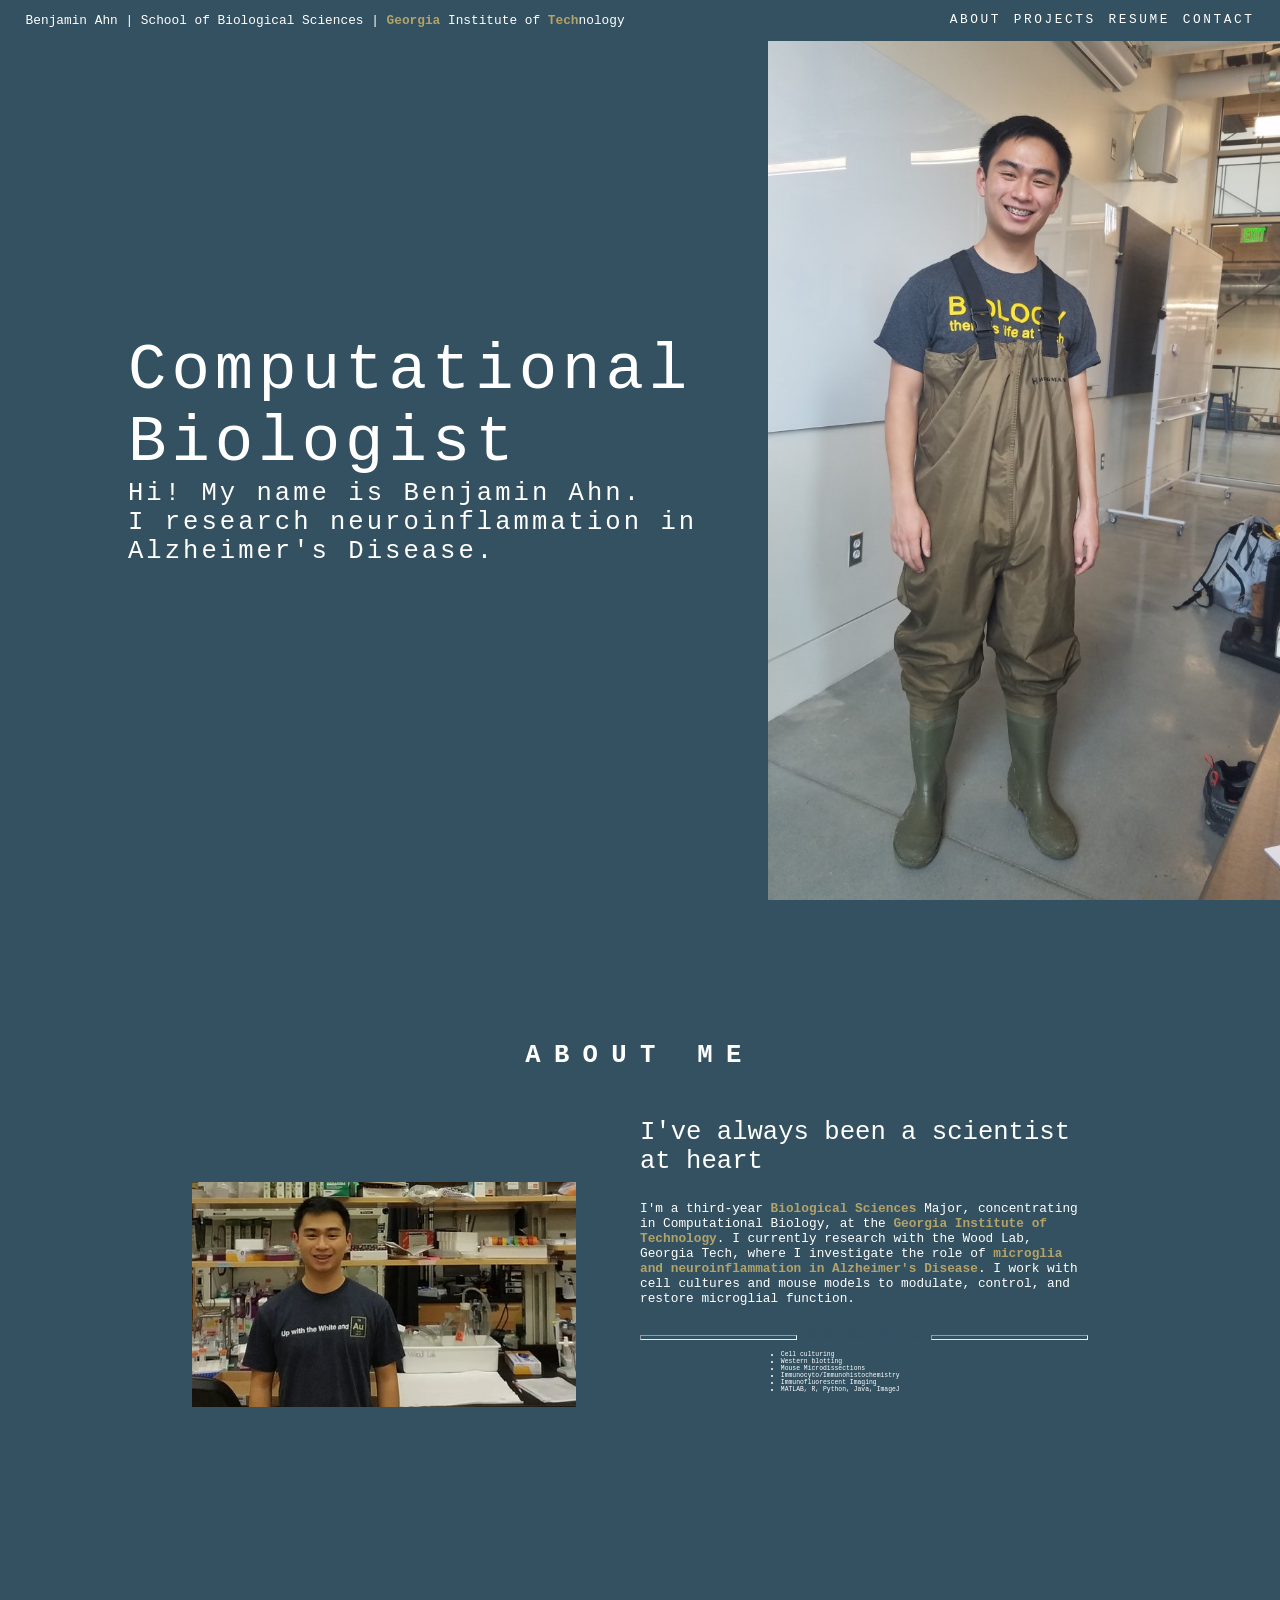
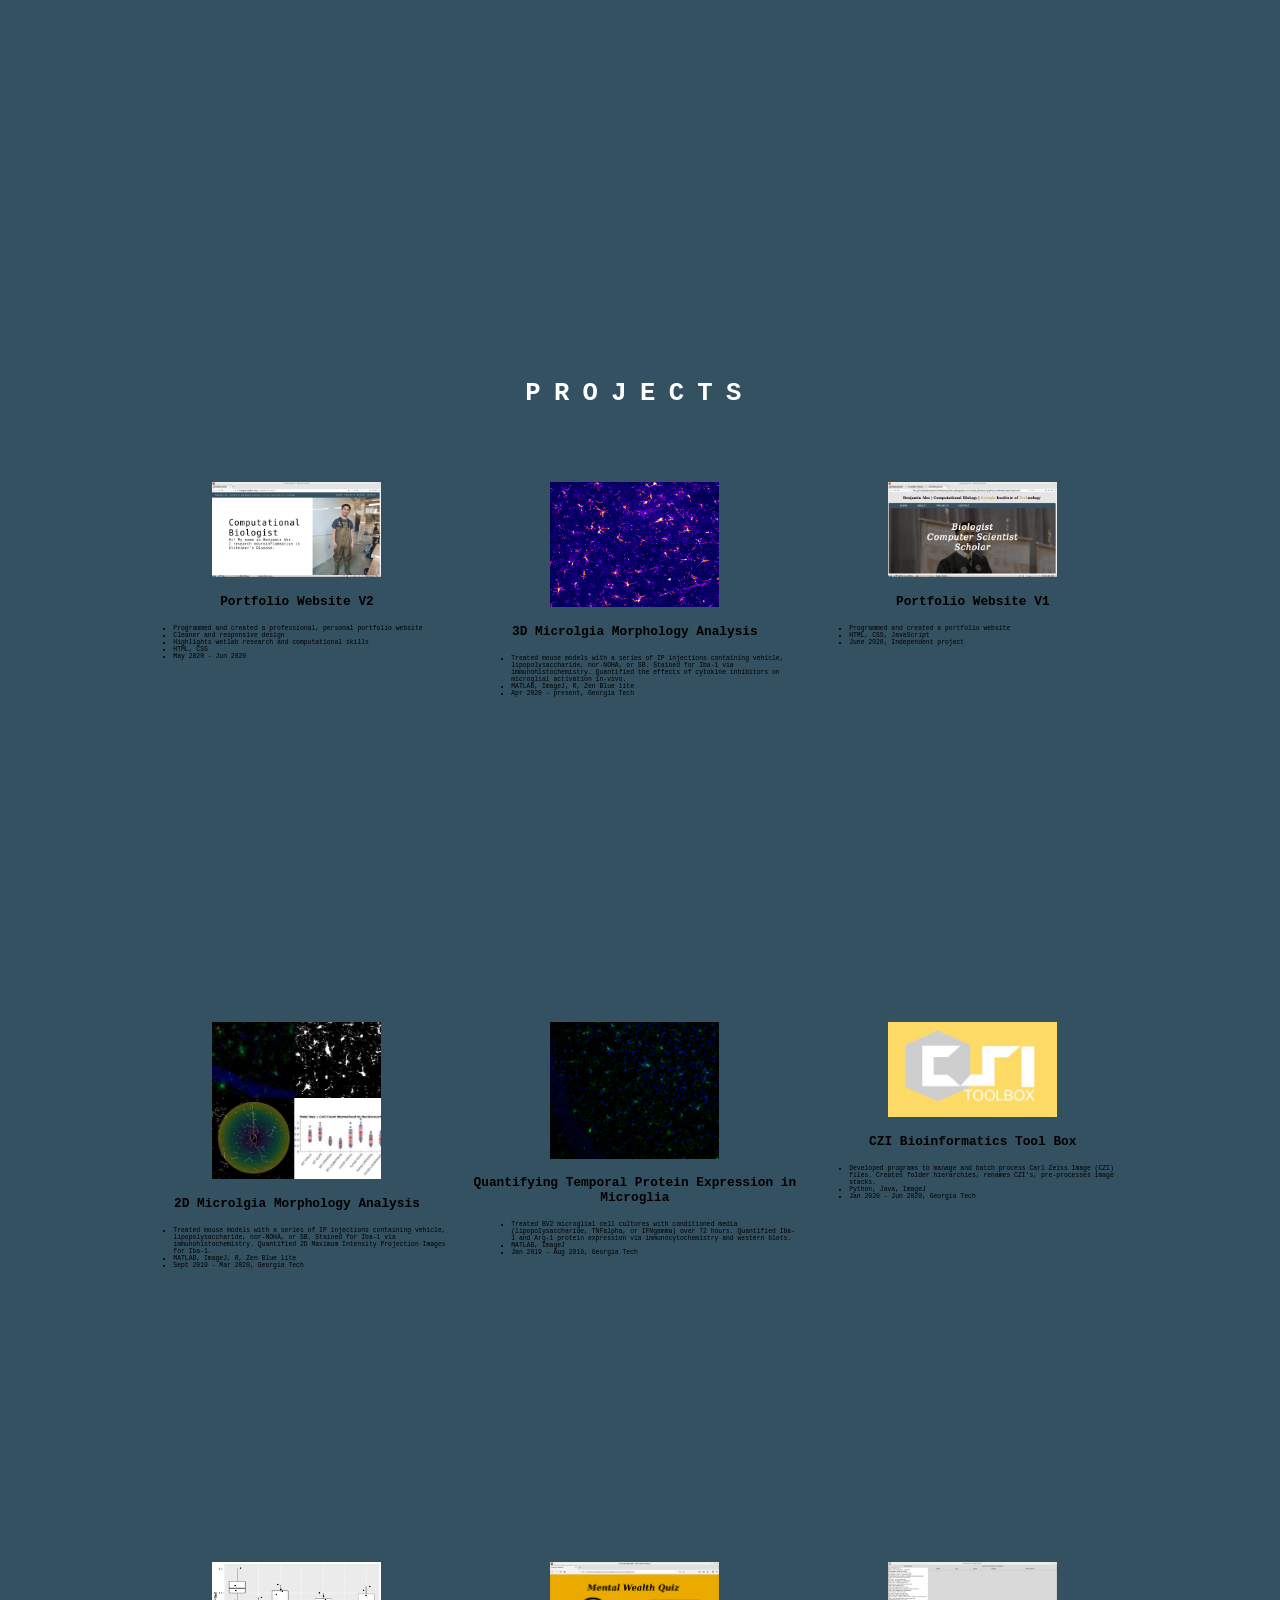
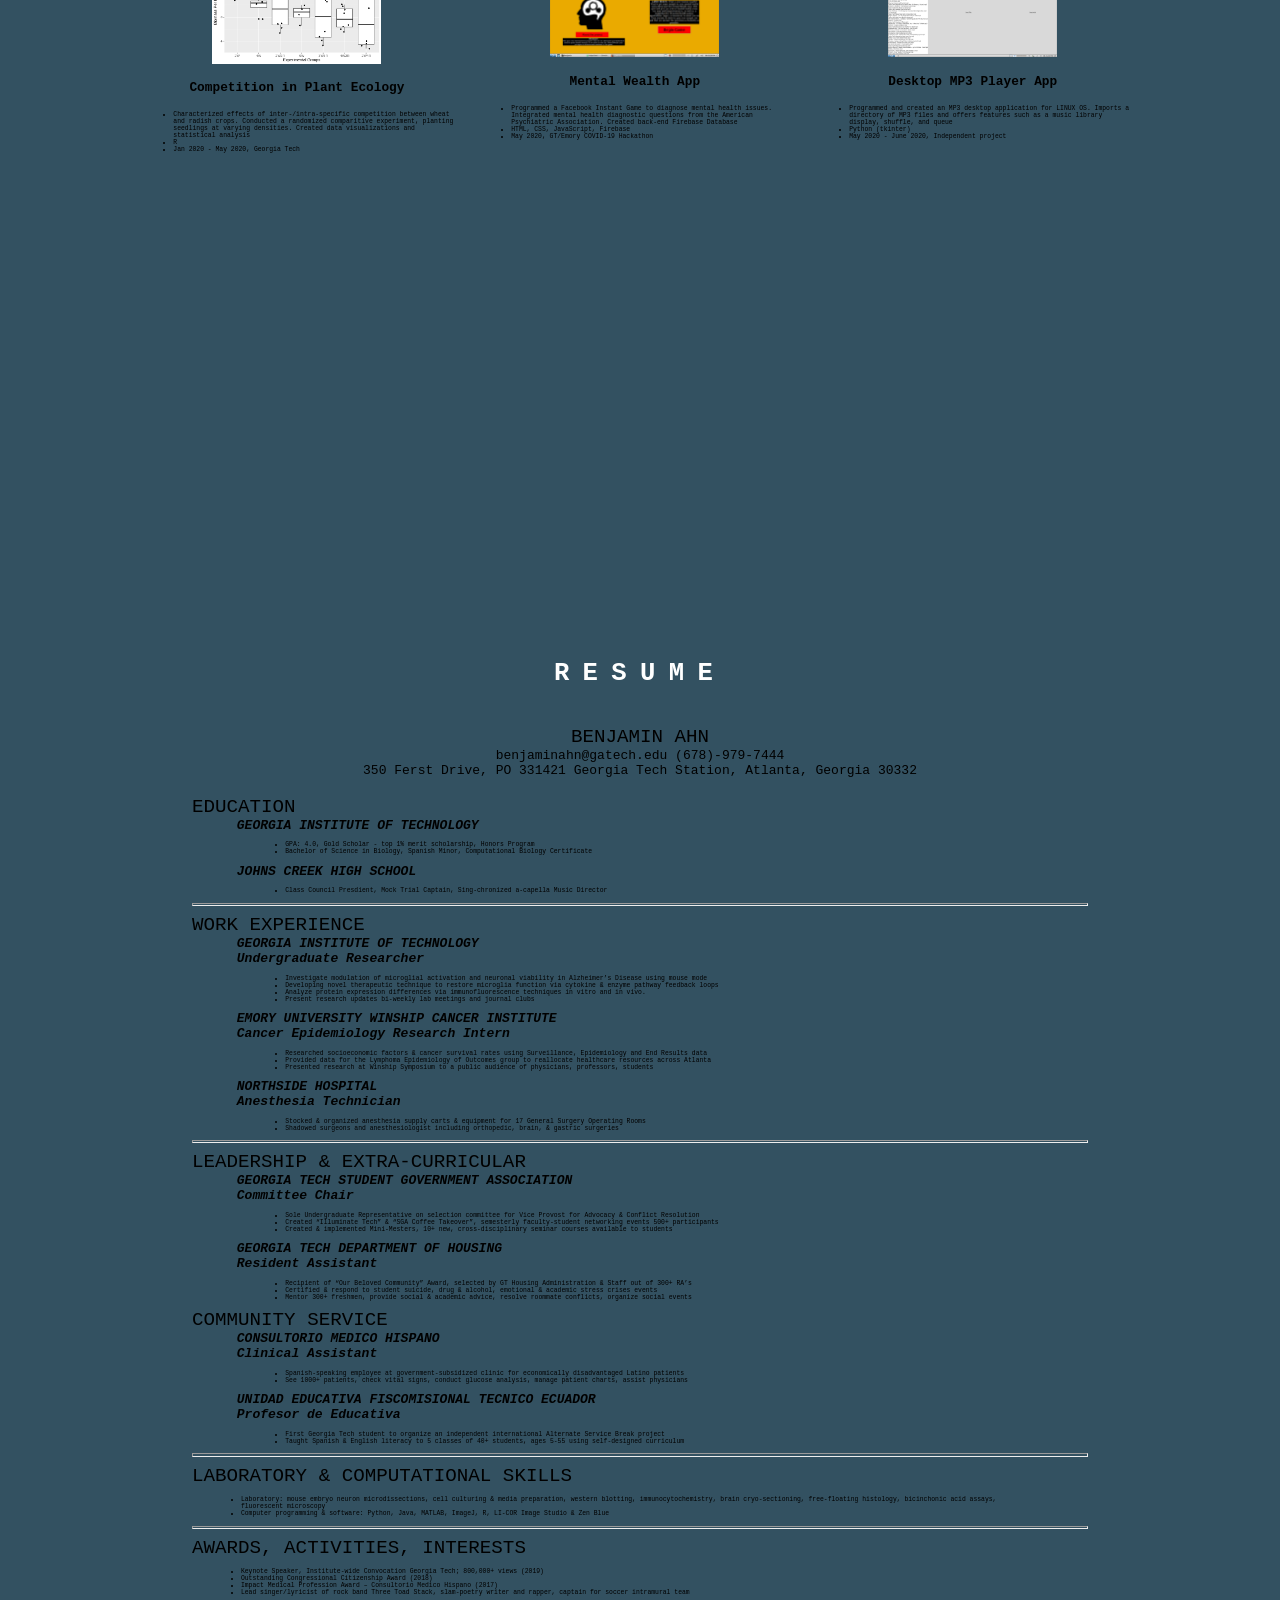
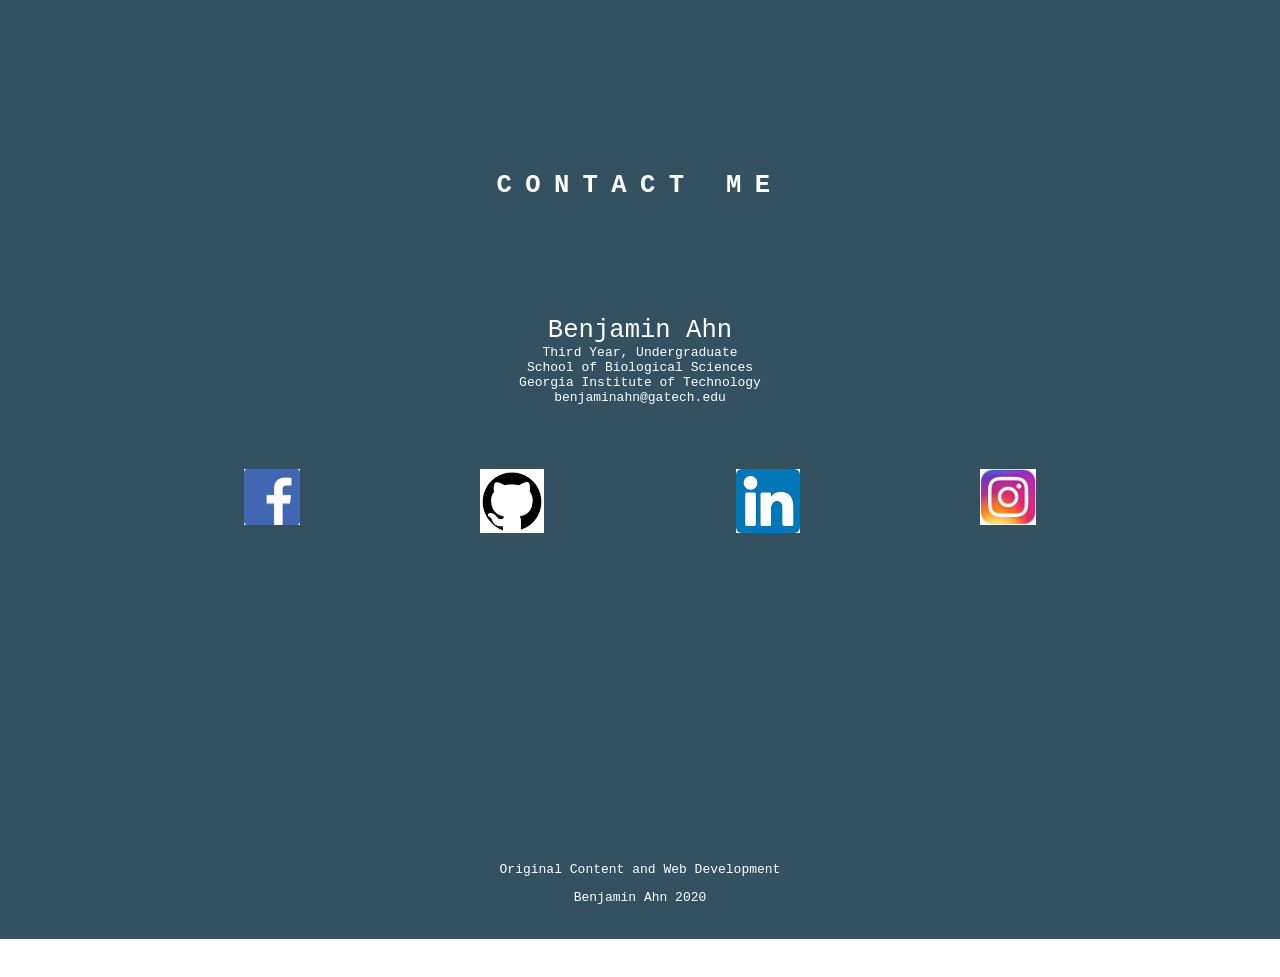
==== commit fd297a59: "added webv2 project" ====
--- a/index.html
+++ b/index.html
@@ -98,6 +98,21 @@
                     Projects
                 </div>
                 <div id="gridProjects">
+                    <a href="https://github.com/1100266506/web.git" target="_blank">
+                        <div class="project" id="projectWebsite2">
+                            <img class="projectImage" src="./images/websitev2.png" alt="No Image Available">
+                            <p class="projectTitle">Portfolio Website V2</p>
+                            <p class="projectText">
+                                <ul>
+                                    <li>Programmed and created a professional, personal portfolio website</li>
+                                    <li>Cleaner and responsive design</li>
+                                    <li>Highlights wetlab research and computational skills</li>
+                                    <li>HTML, CSS</li>
+                                    <li>May 2020 - Jun 2020</li>
+                                </ul>
+                            </p>
+                        </div>
+                    </a>
                 <a href="https://github.com/1100266506/mmqt-addon.git" target="_blank">
                     <div class="project" id="project3DMicroglia">
                         <img class="projectImage" src="./images/rsz_zstack_example.png" alt="No Image Available">
--- a/style.css
+++ b/style.css
@@ -312,6 +312,10 @@
 }
 
 /************************CONTACT*/
+#navigationBar:hover ~ #contact {
+    background-color : white;
+    color : black;
+}
 #contact {
     padding-bottom : 1vh;
     height : 80%;
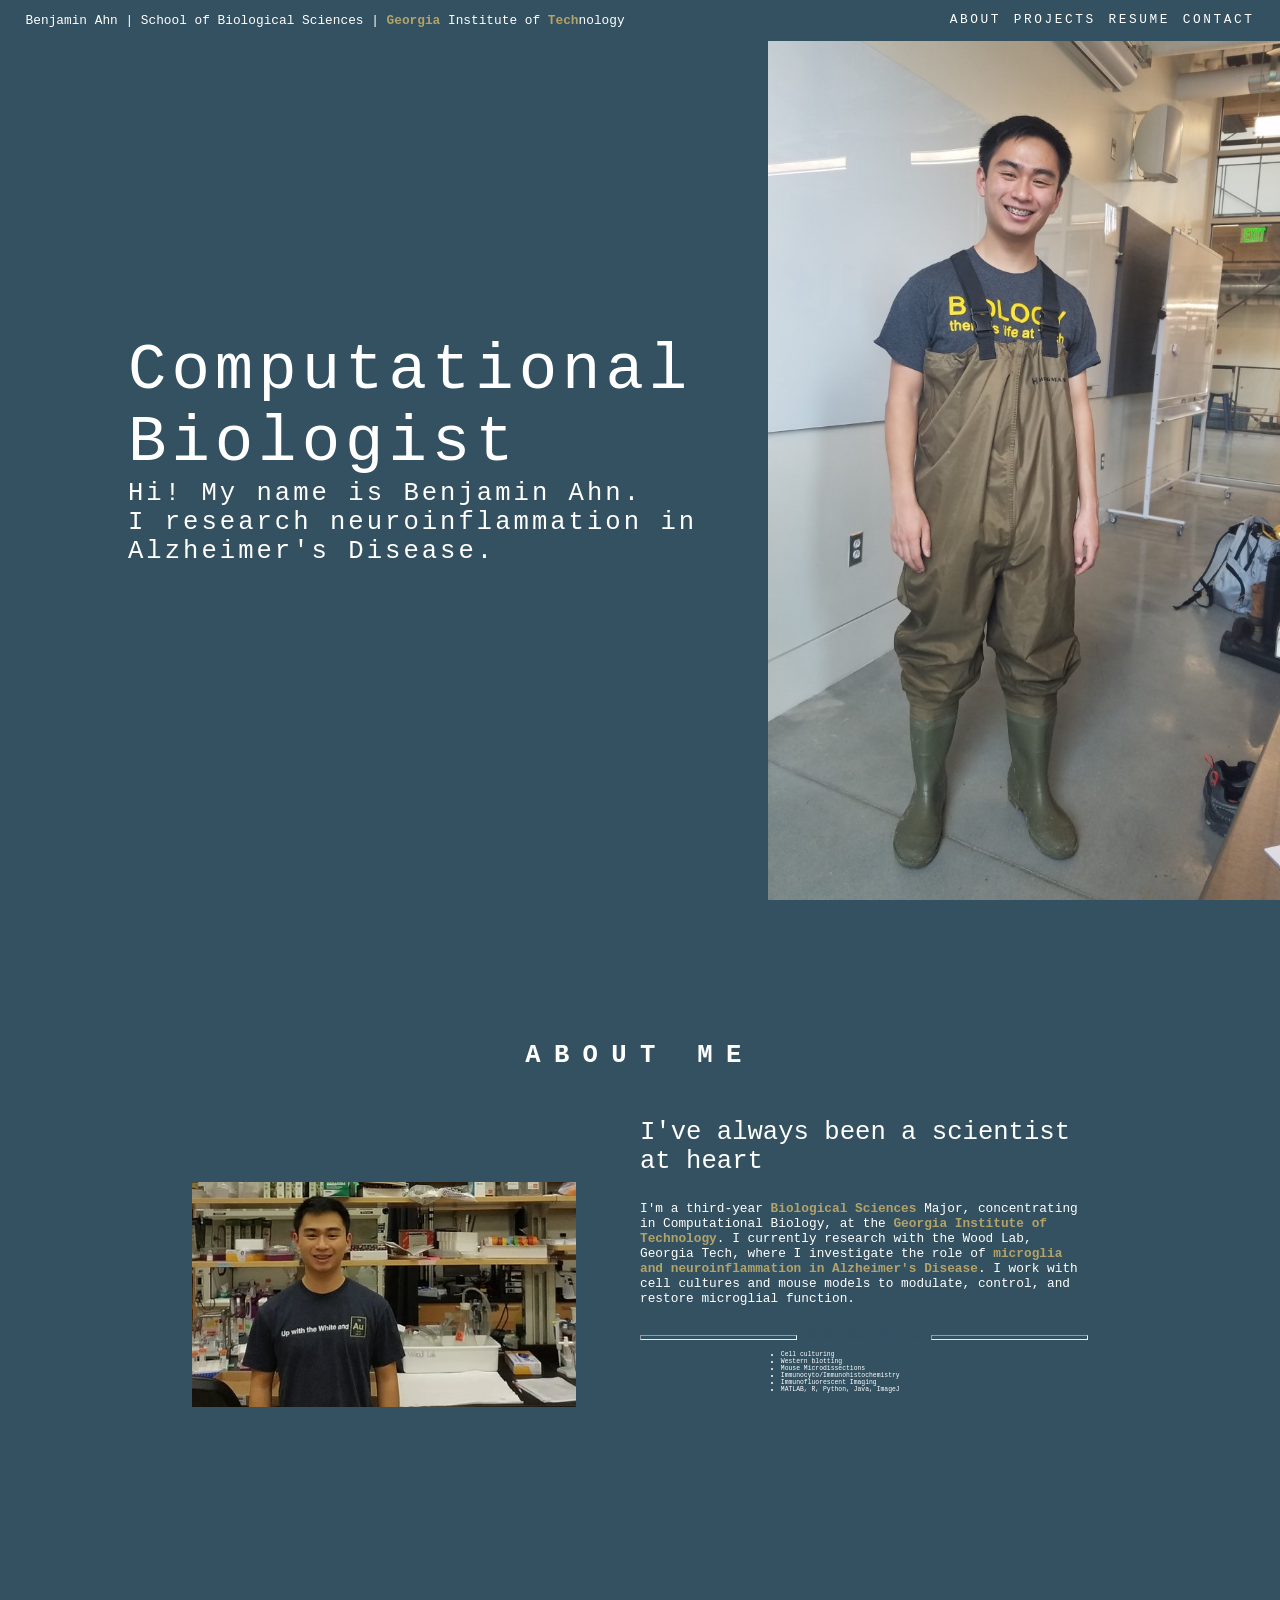
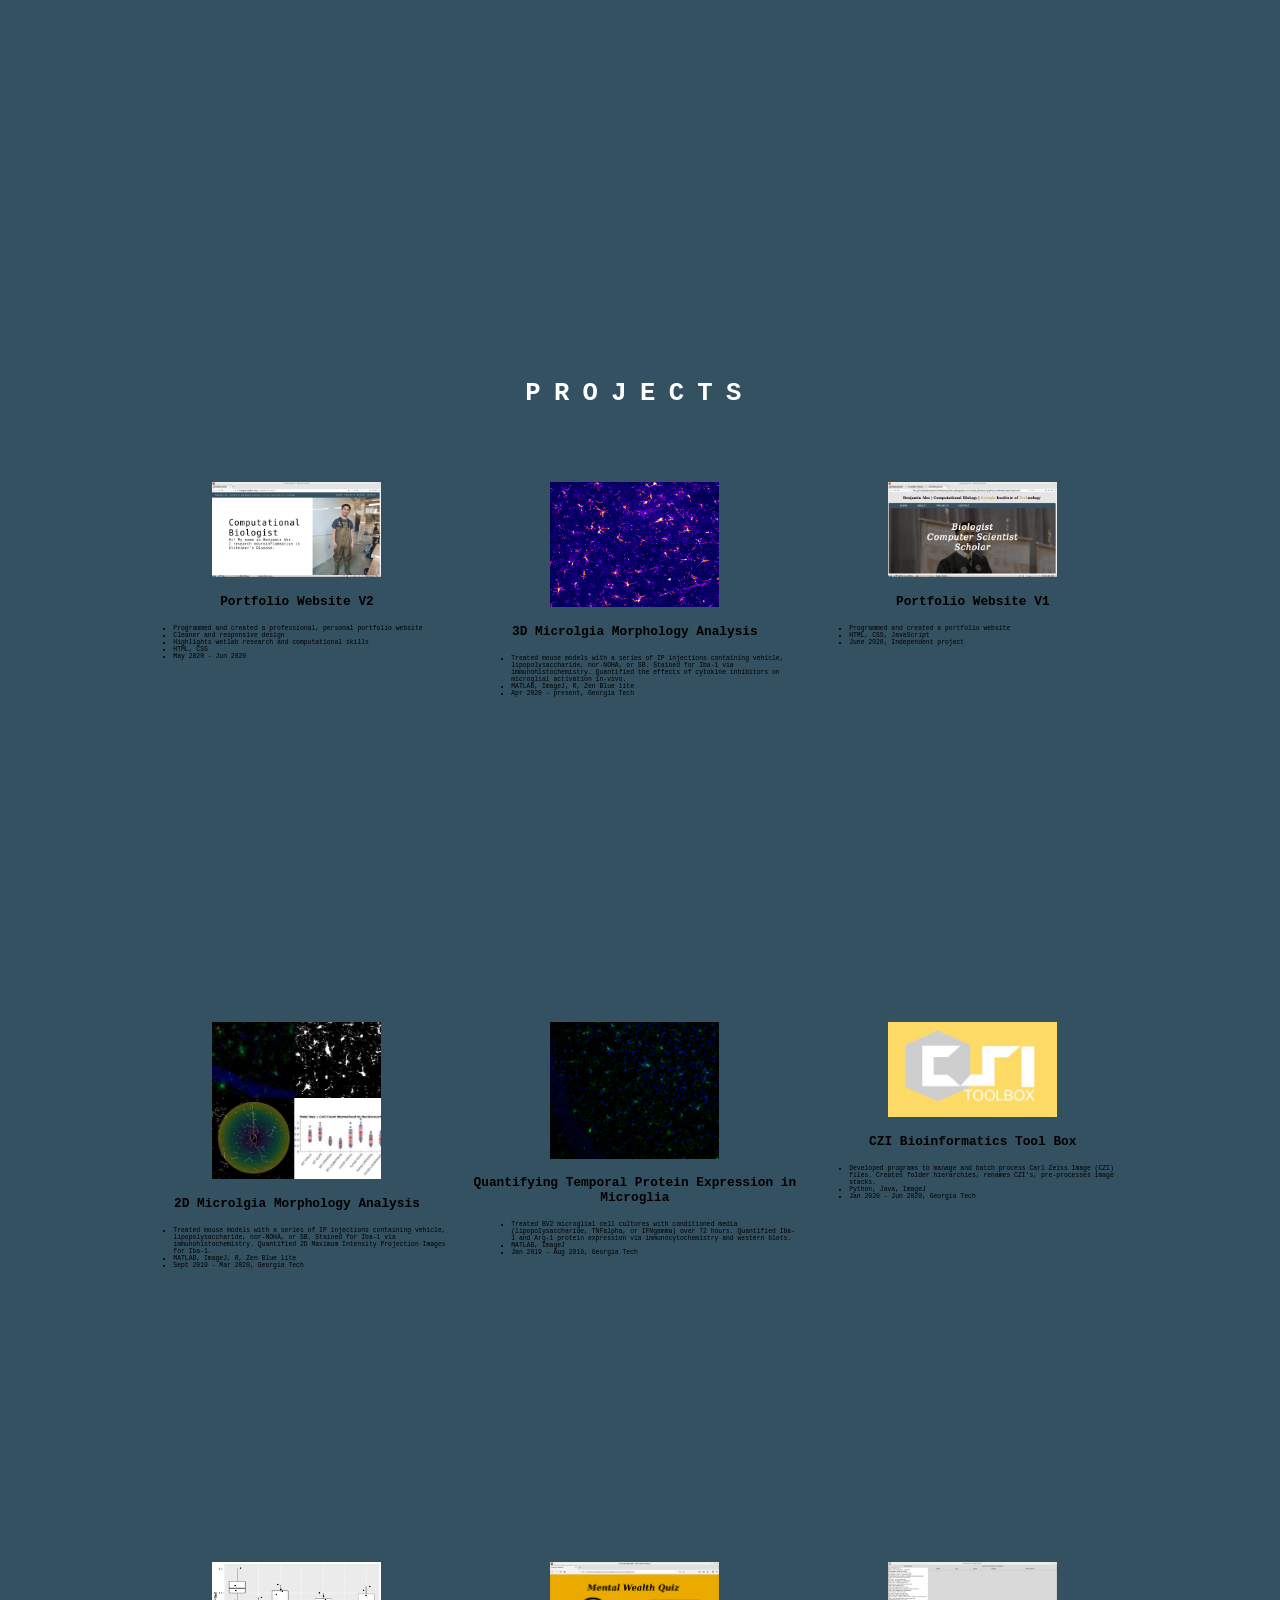
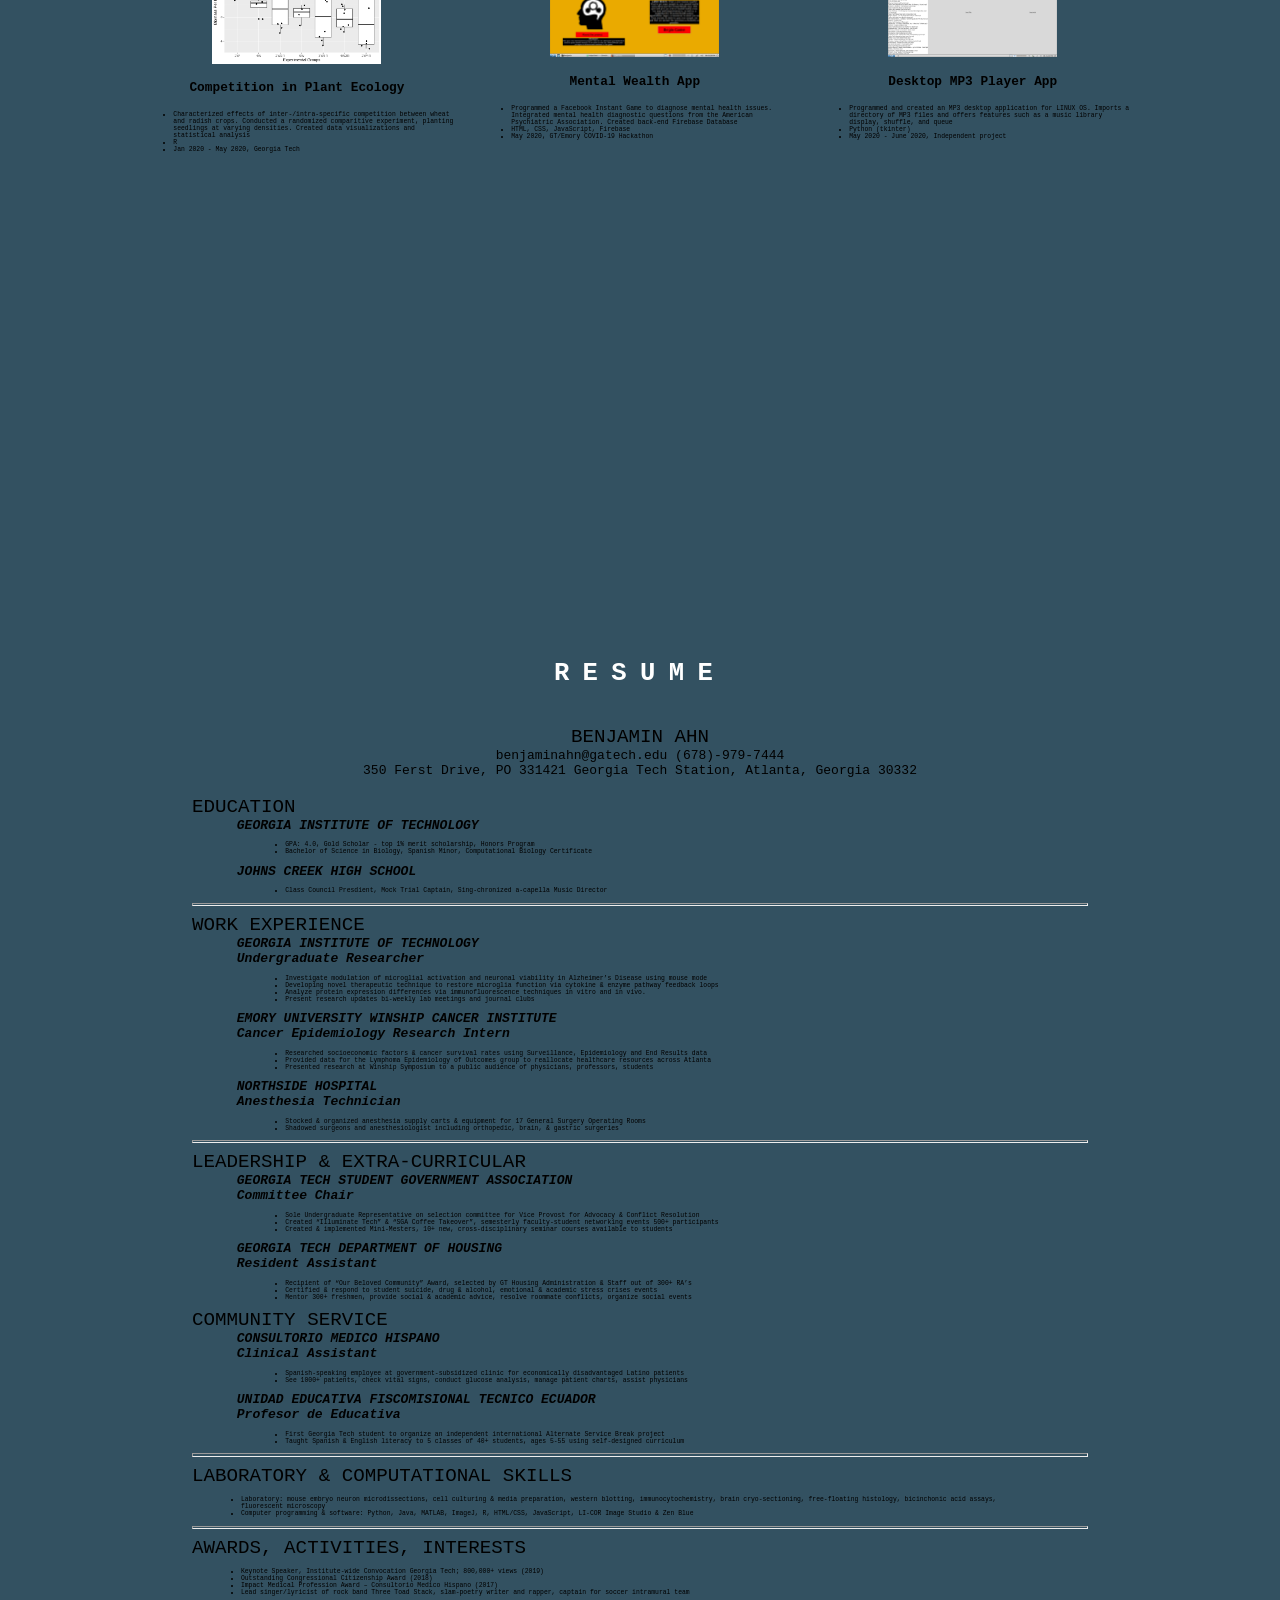
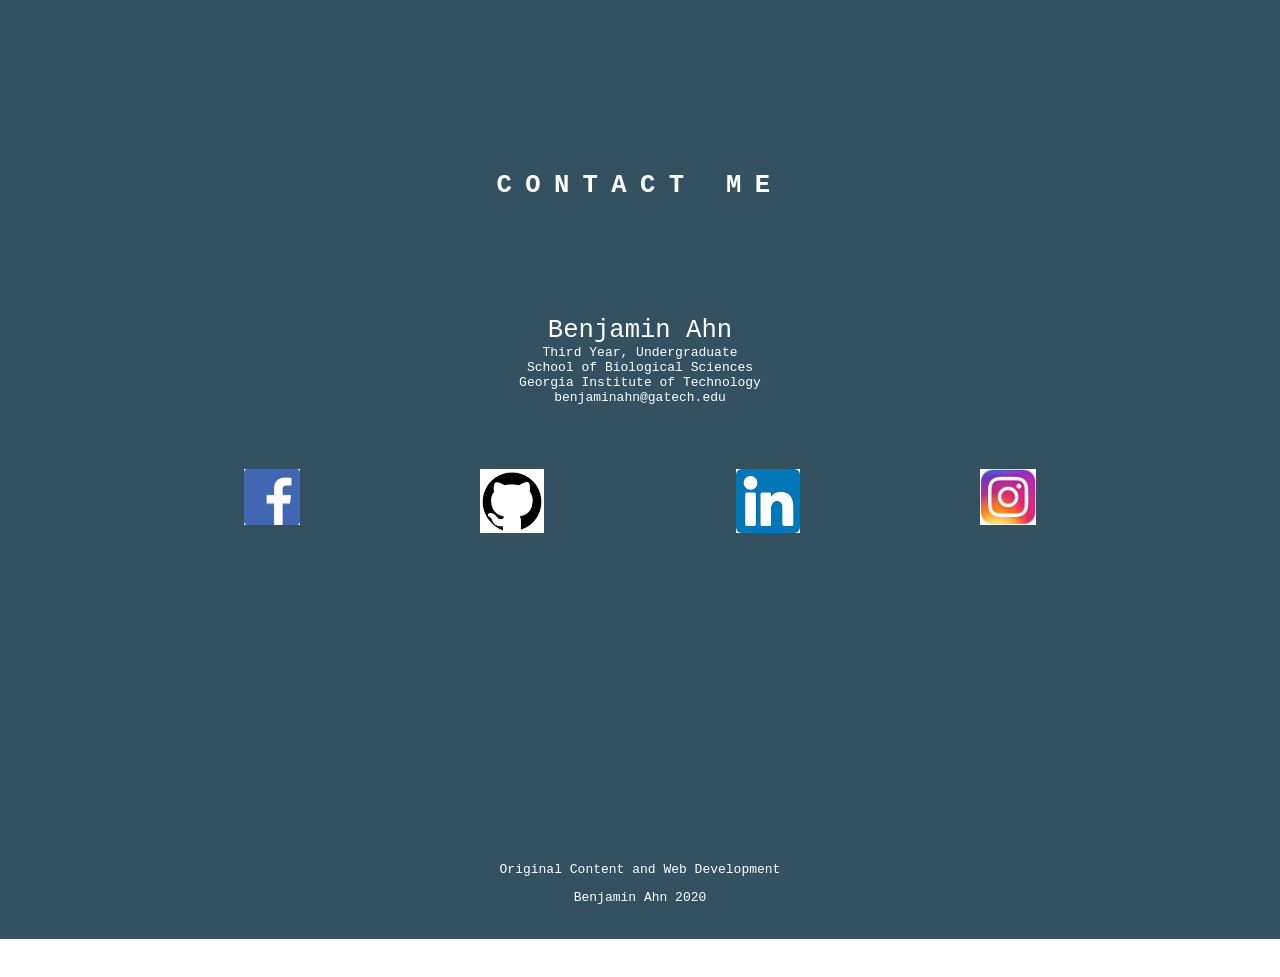
==== commit 1c962417: "resume update cs lang" ====
--- a/index.html
+++ b/index.html
@@ -413,7 +413,7 @@
                         <ul class='sectionTable'>
                             <li>Laboratory: mouse embryo neuron microdissections, cell culturing & media preparation, western blotting,
                                 immunocytochemistry, brain cryo-sectioning, free-floating histology, bicinchonic acid assays, fluorescent microscopy</li>
-                            <li>Computer programming & software: Python, Java, MATLAB, ImageJ, R, LI-COR Image Studio & Zen Blue</li>
+                            <li>Computer programming & software: Python, Java, MATLAB, ImageJ, R, HTML/CSS, JavaScript, LI-COR Image Studio & Zen Blue</li>
                         </ul>
                     </div>
                 </div>
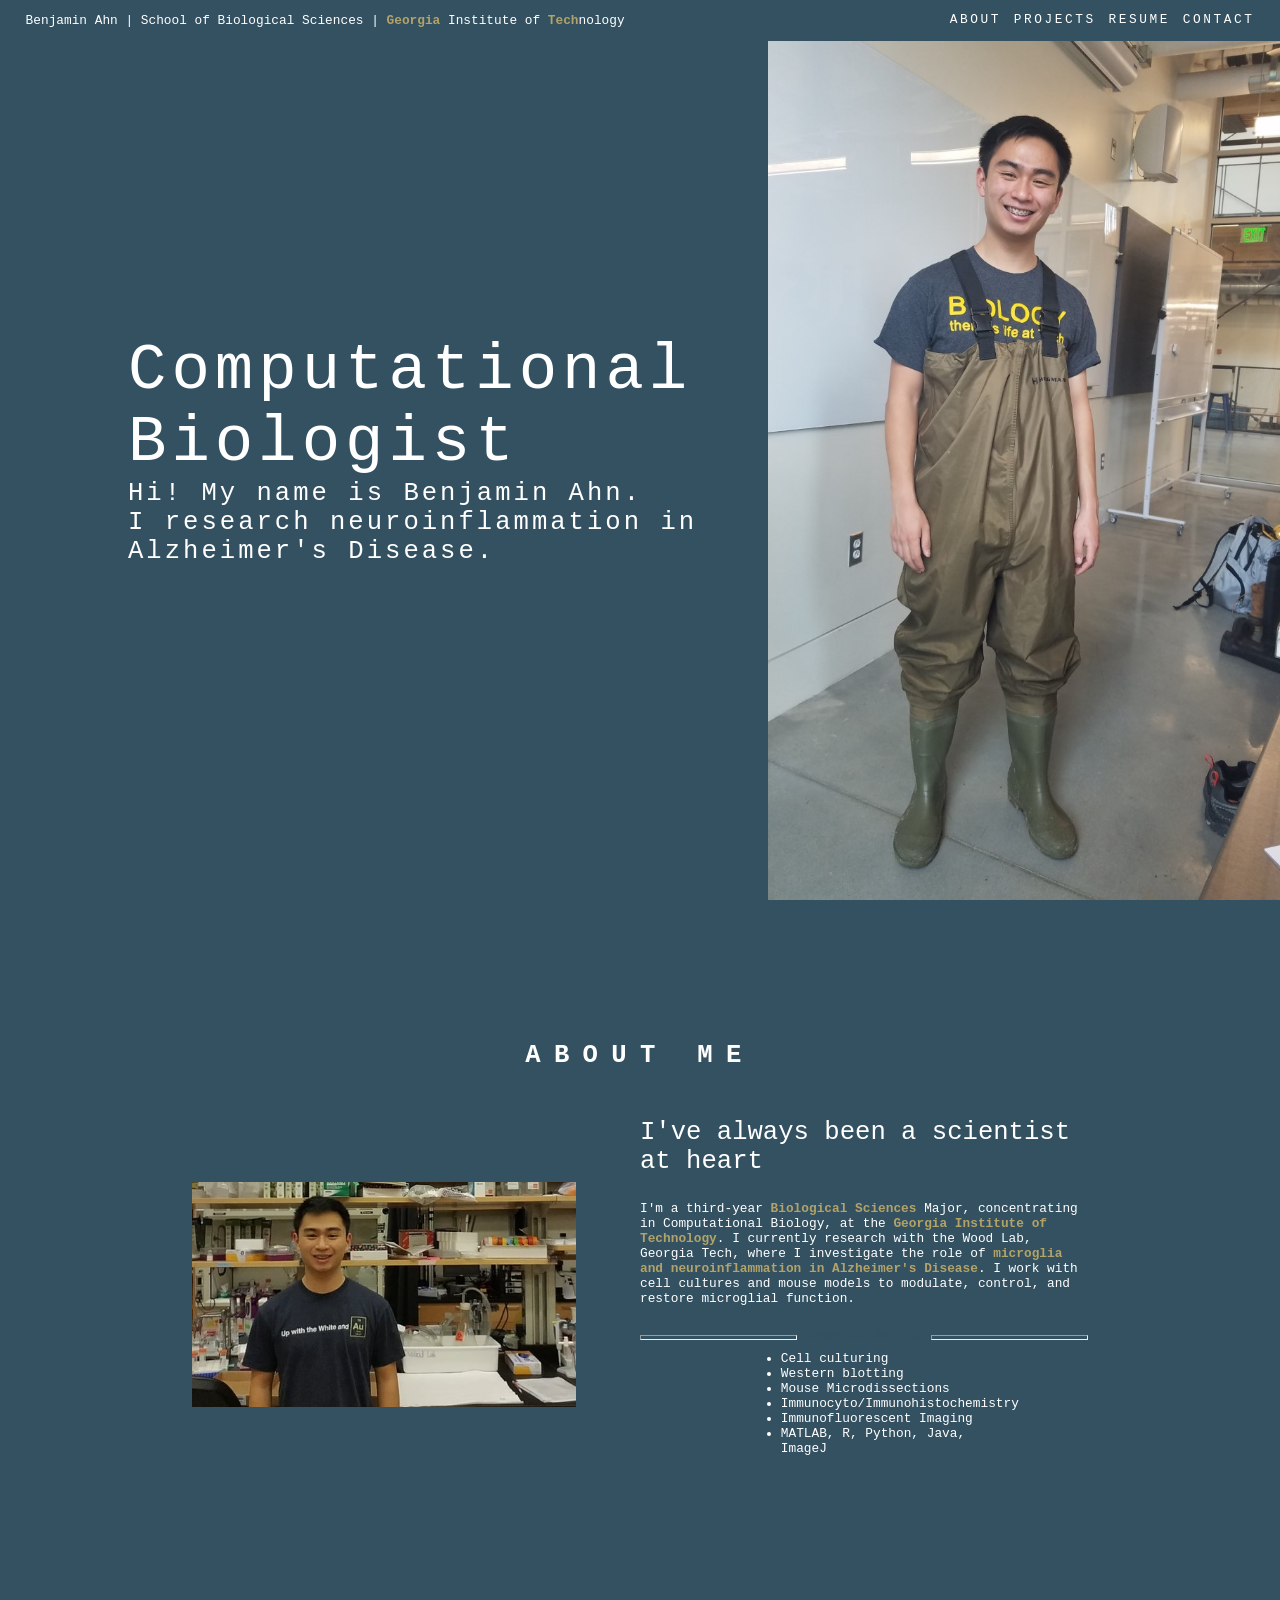
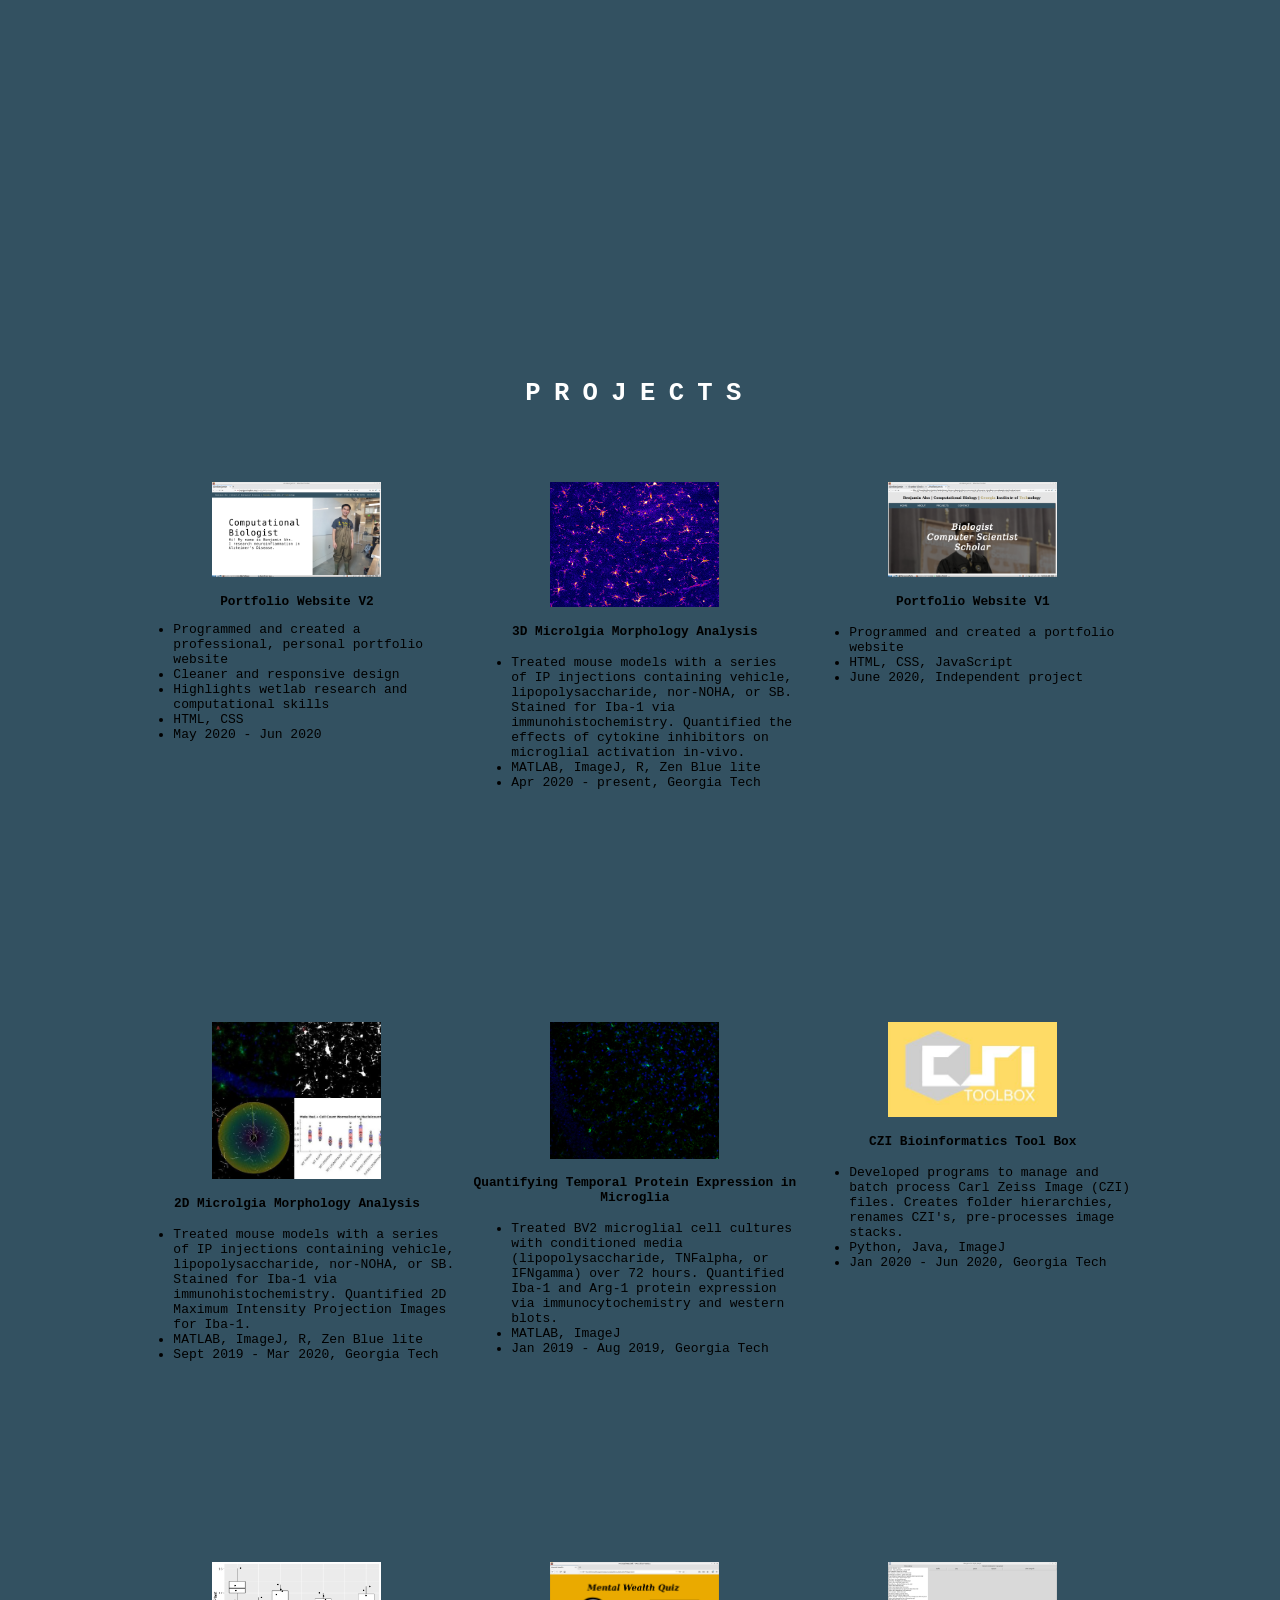
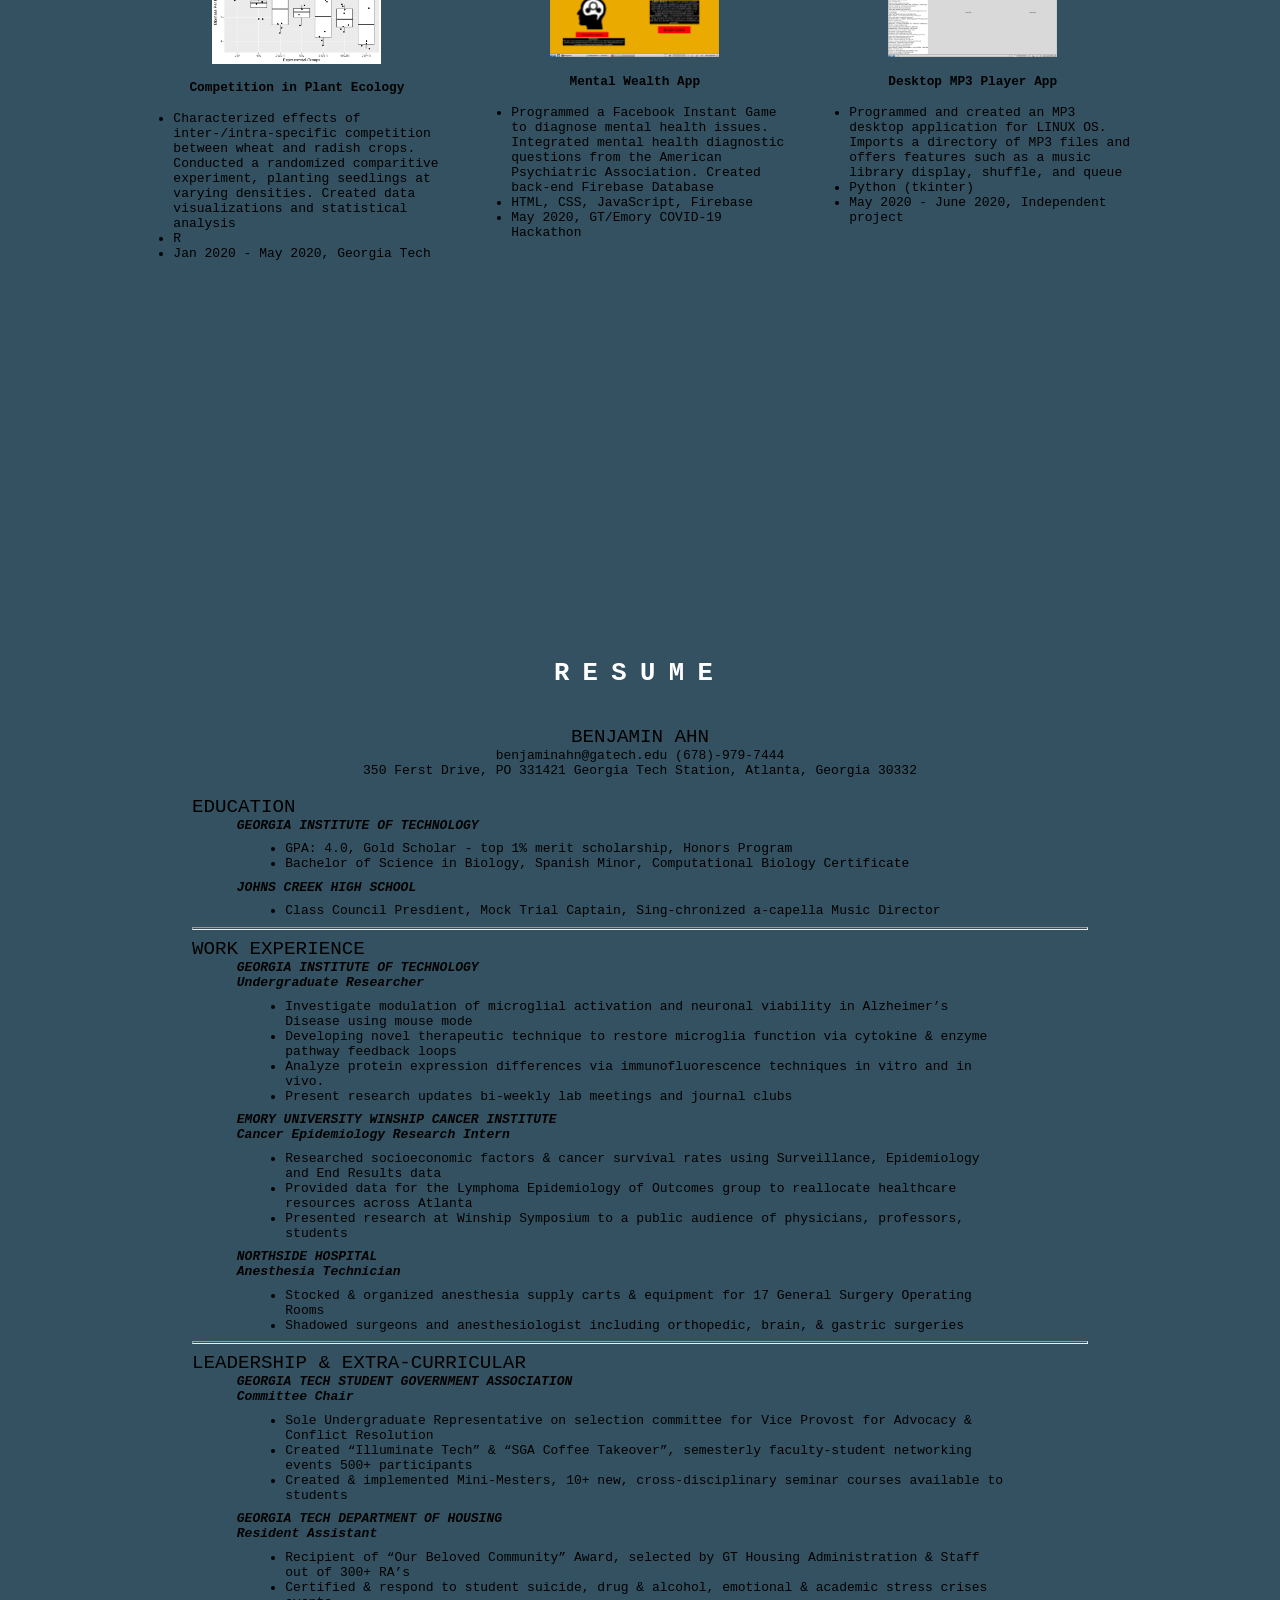
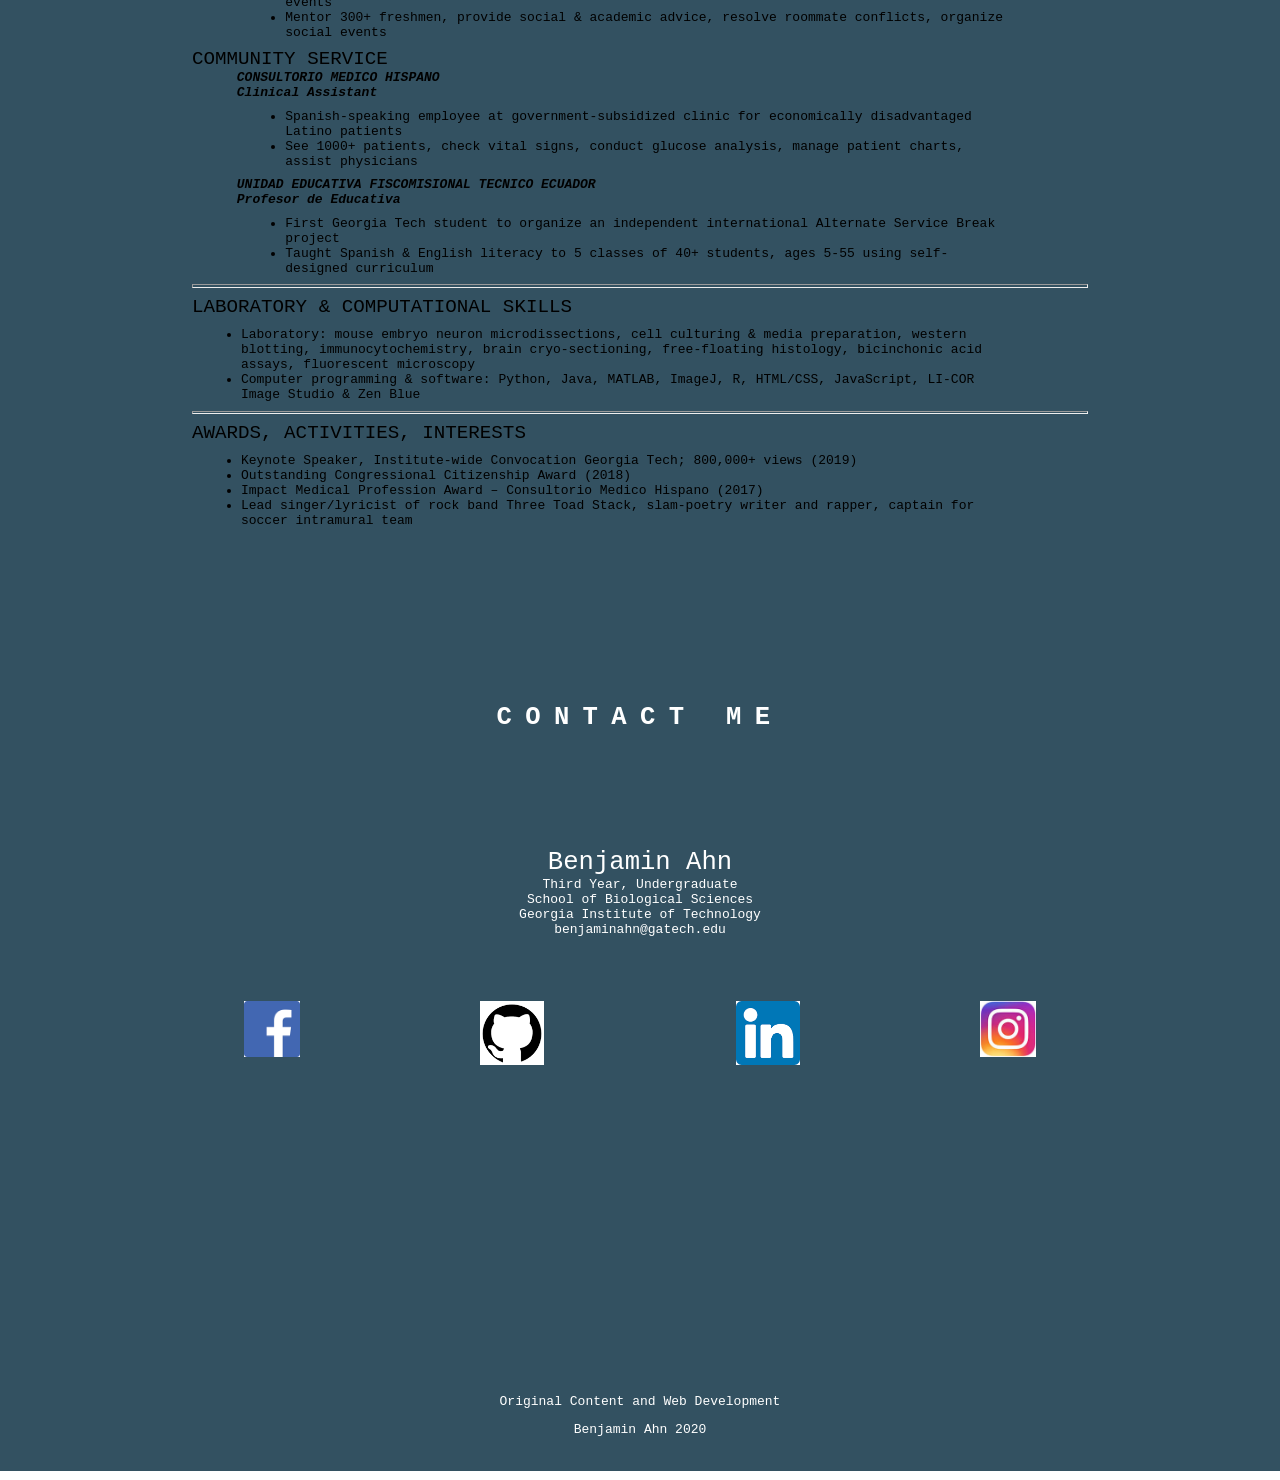
==== commit e81ff98b: "fit height of projects" ====
--- a/index.html
+++ b/index.html
@@ -102,15 +102,13 @@
                         <div class="project" id="projectWebsite2">
                             <img class="projectImage" src="./images/websitev2.png" alt="No Image Available">
                             <p class="projectTitle">Portfolio Website V2</p>
-                            <p class="projectText">
-                                <ul>
-                                    <li>Programmed and created a professional, personal portfolio website</li>
-                                    <li>Cleaner and responsive design</li>
-                                    <li>Highlights wetlab research and computational skills</li>
-                                    <li>HTML, CSS</li>
-                                    <li>May 2020 - Jun 2020</li>
-                                </ul>
-                            </p>
+                            <ul>
+                                <li class="projectText">Programmed and created a professional, personal portfolio website</li>
+                                <li>Cleaner and responsive design</li>
+                                <li>Highlights wetlab research and computational skills</li>
+                                <li>HTML, CSS</li>
+                                <li>May 2020 - Jun 2020</li>
+                            </ul>
                         </div>
                     </a>
                 <a href="https://github.com/1100266506/mmqt-addon.git" target="_blank">
@@ -249,7 +247,7 @@
             <div class="subheader" id = "resumeSubHeader">
                 Resume
             </div>
-        <a id="resumeLink" href="file:///media/benjamin/Windows/Users/Benja/Documents/CS/JavaScript/PersonalWebsitev2/Career%20Resume%20March%202020%20v2.pdf" target="_blank">
+        <a id="resumeLink" href="Career%20Resume%20March%202020%20v2.pdf" target="_blank">
             <div id="resumeContent">
                 <div id="resumeTop">
                     <div id="resumeName">
--- a/style.css
+++ b/style.css
@@ -217,6 +217,7 @@
     float : left;
     width : 33%;
     height : 60vh;
+    overflow : auto;
 }
 .project:hover {
     background-color : #B3A369;
@@ -231,14 +232,15 @@
     font-weight: bold;
     font-size : 1vw;
 }
+
 ul {
     position : none;
     text-align: left;
     font-family: monospace;
-    font-size: .5vw;
     width : 85%;
     margin : auto;
 }
+
 /********************RESUME*/
 #navigationBar:hover ~ #resume {
     background-color : white;
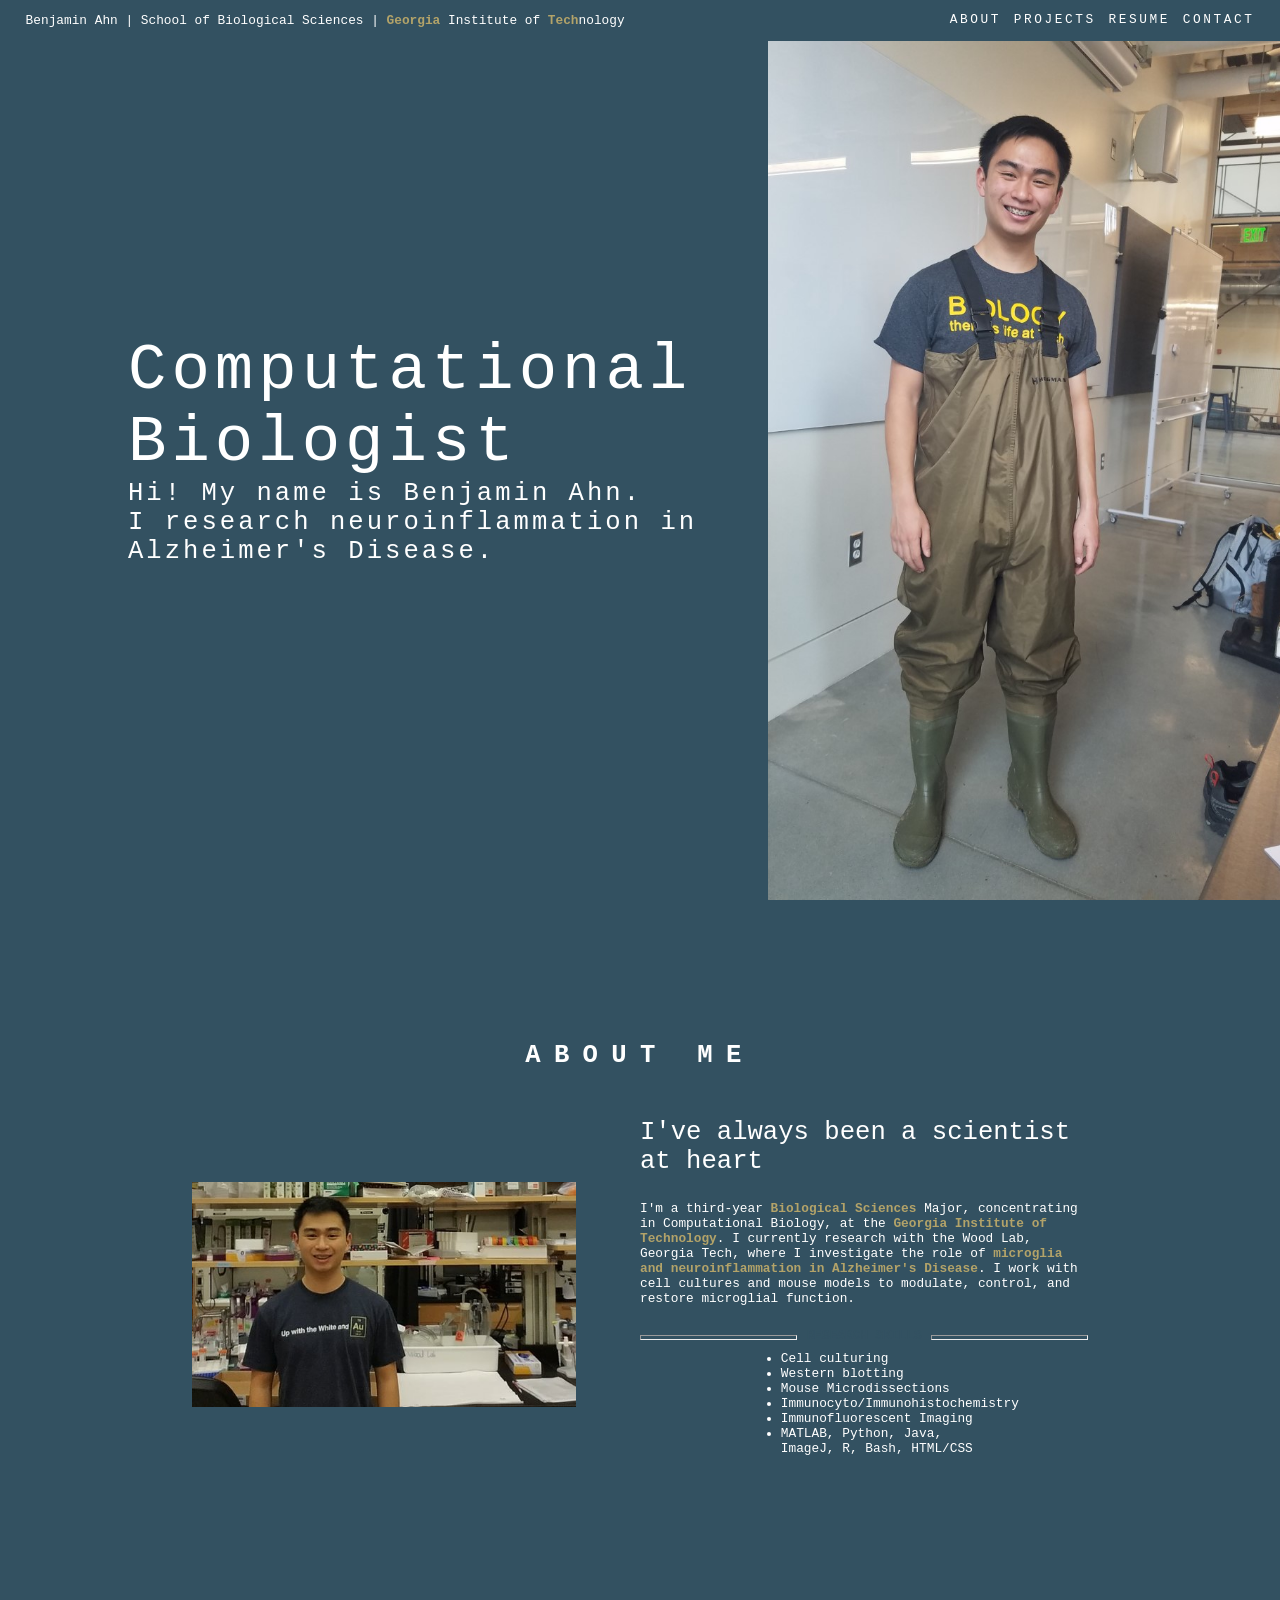
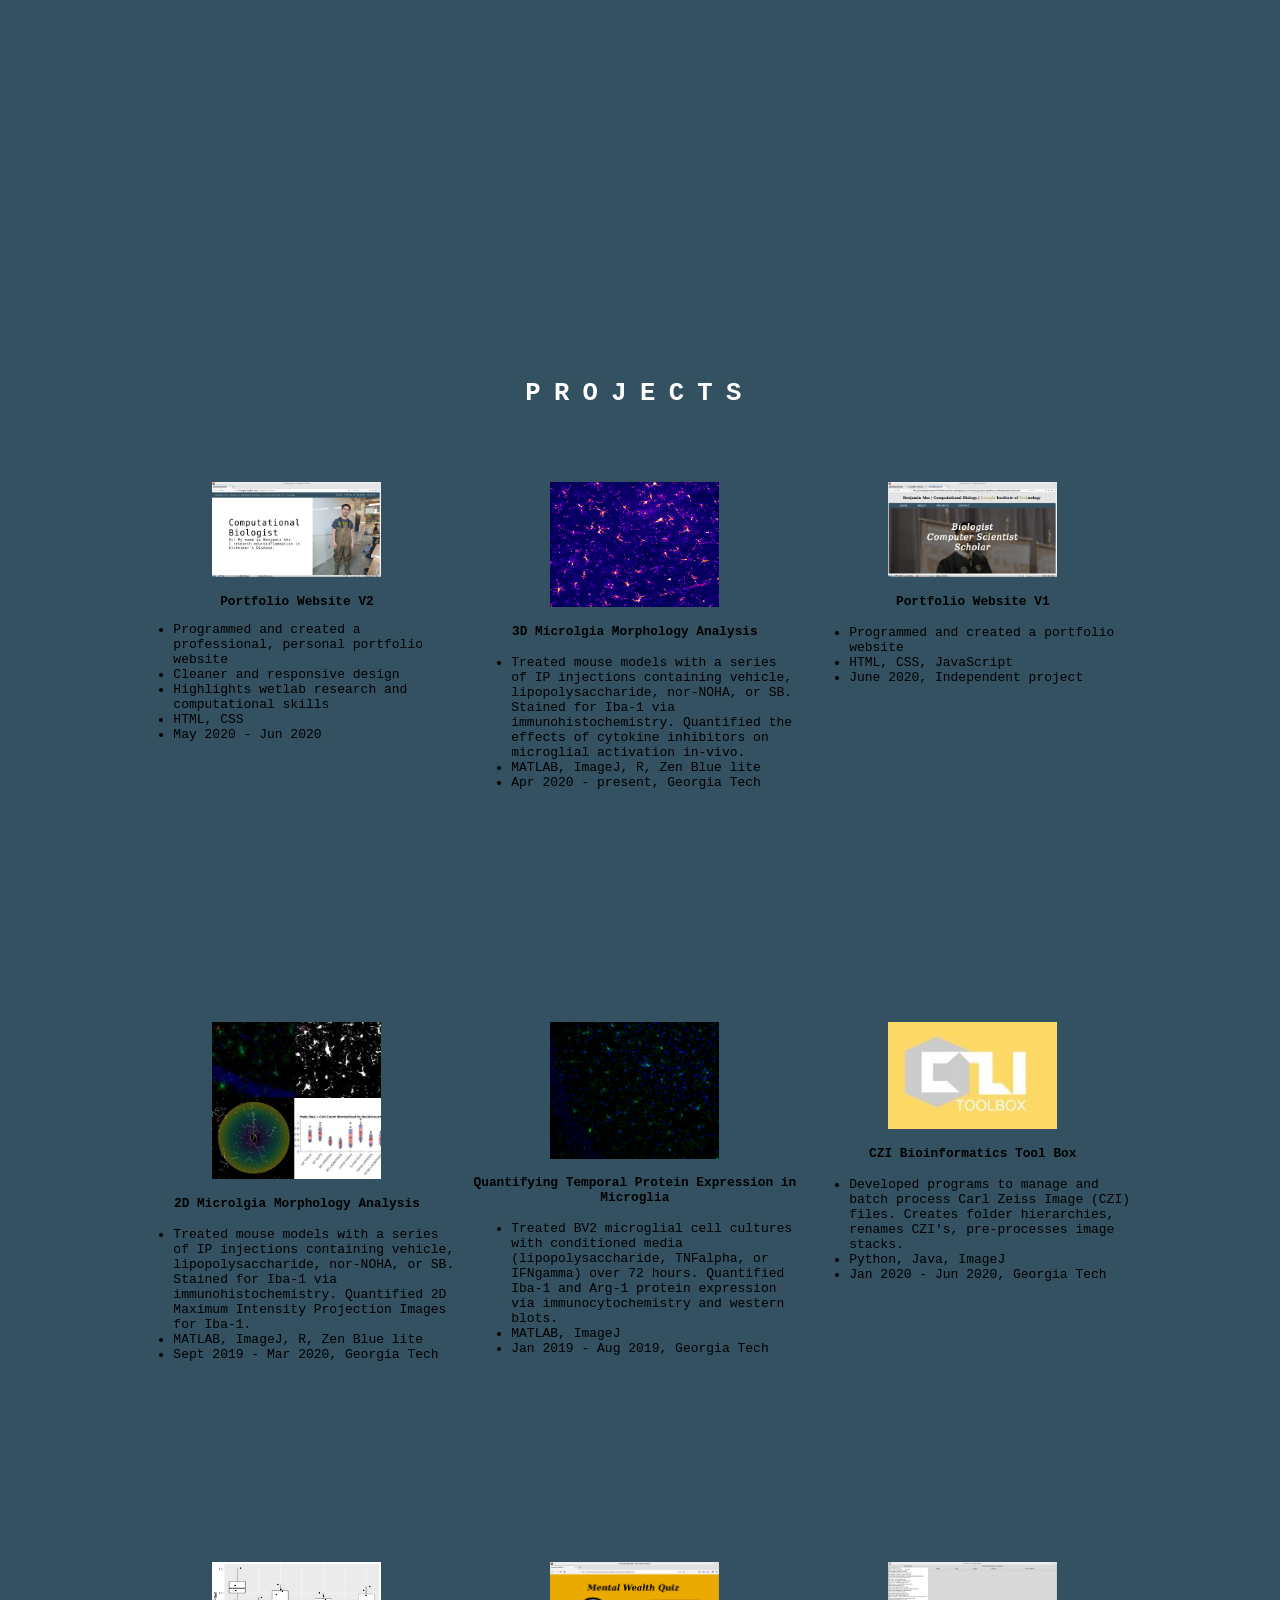
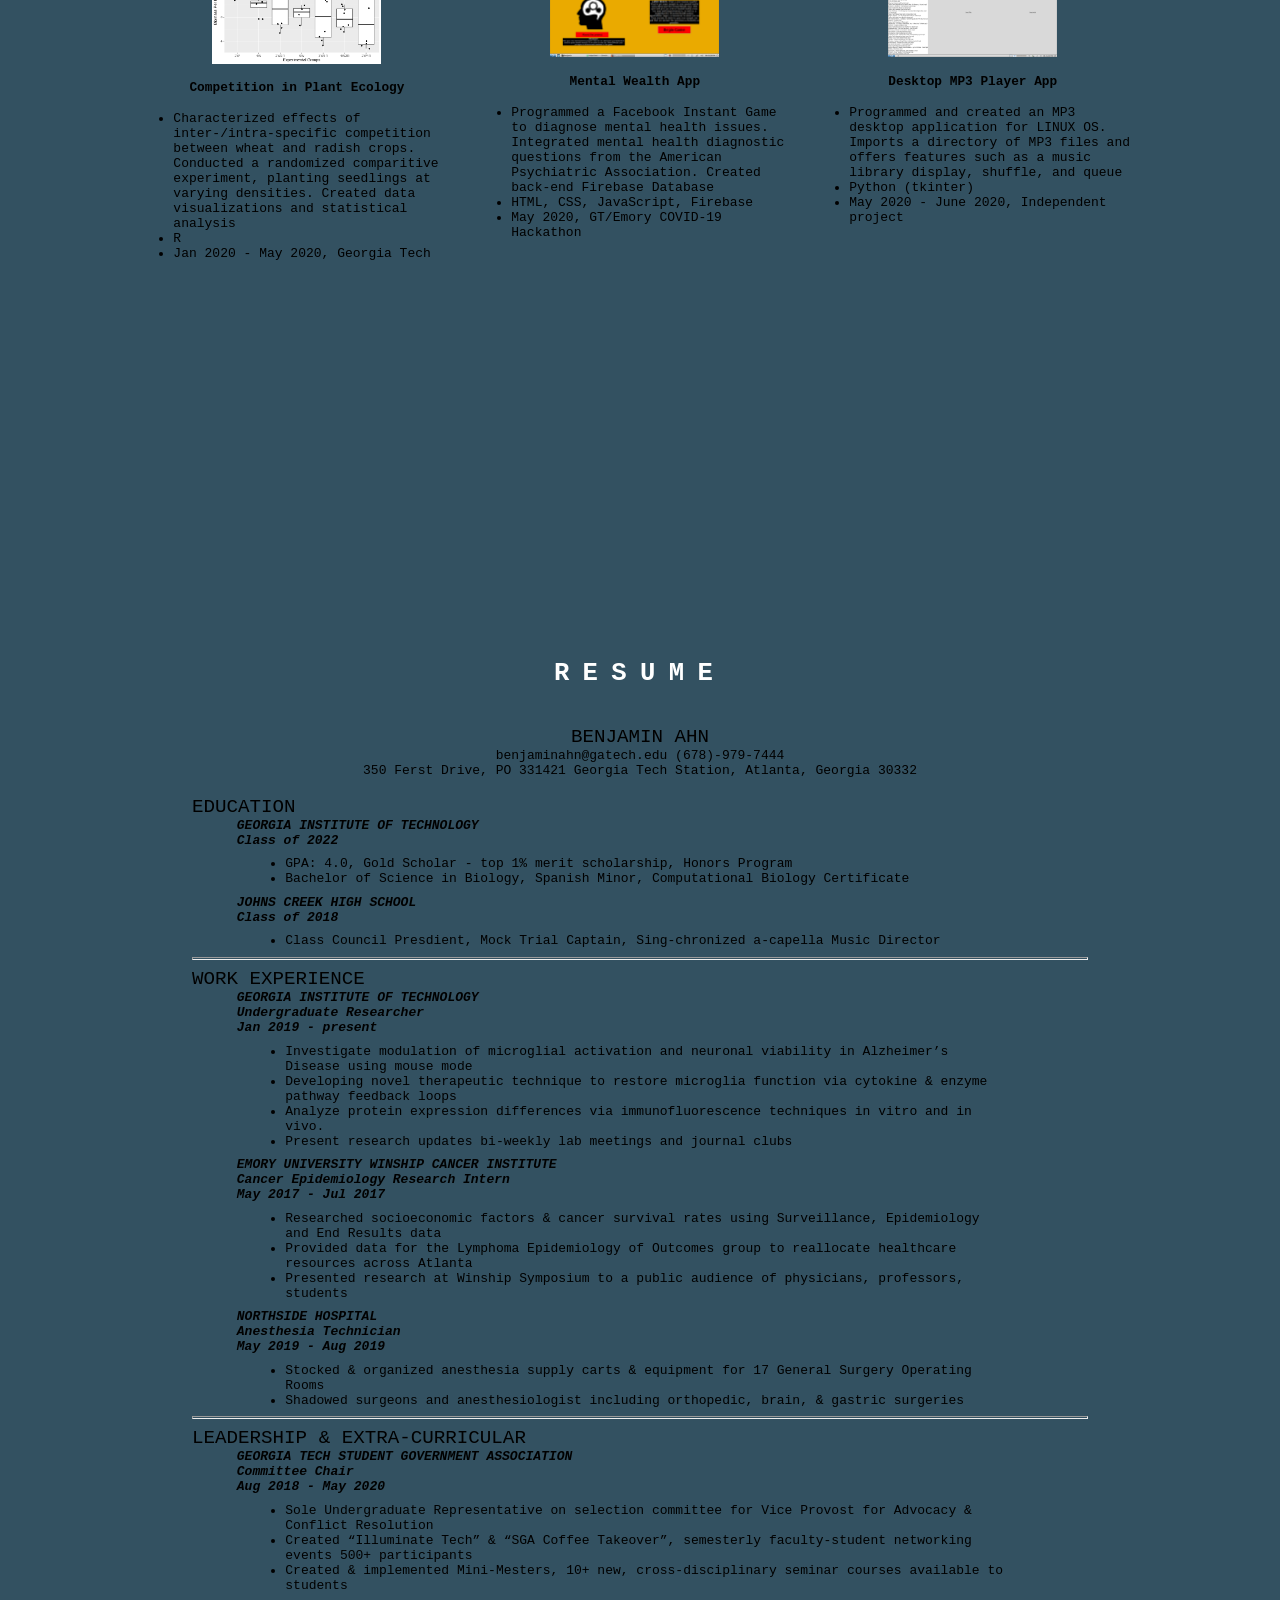
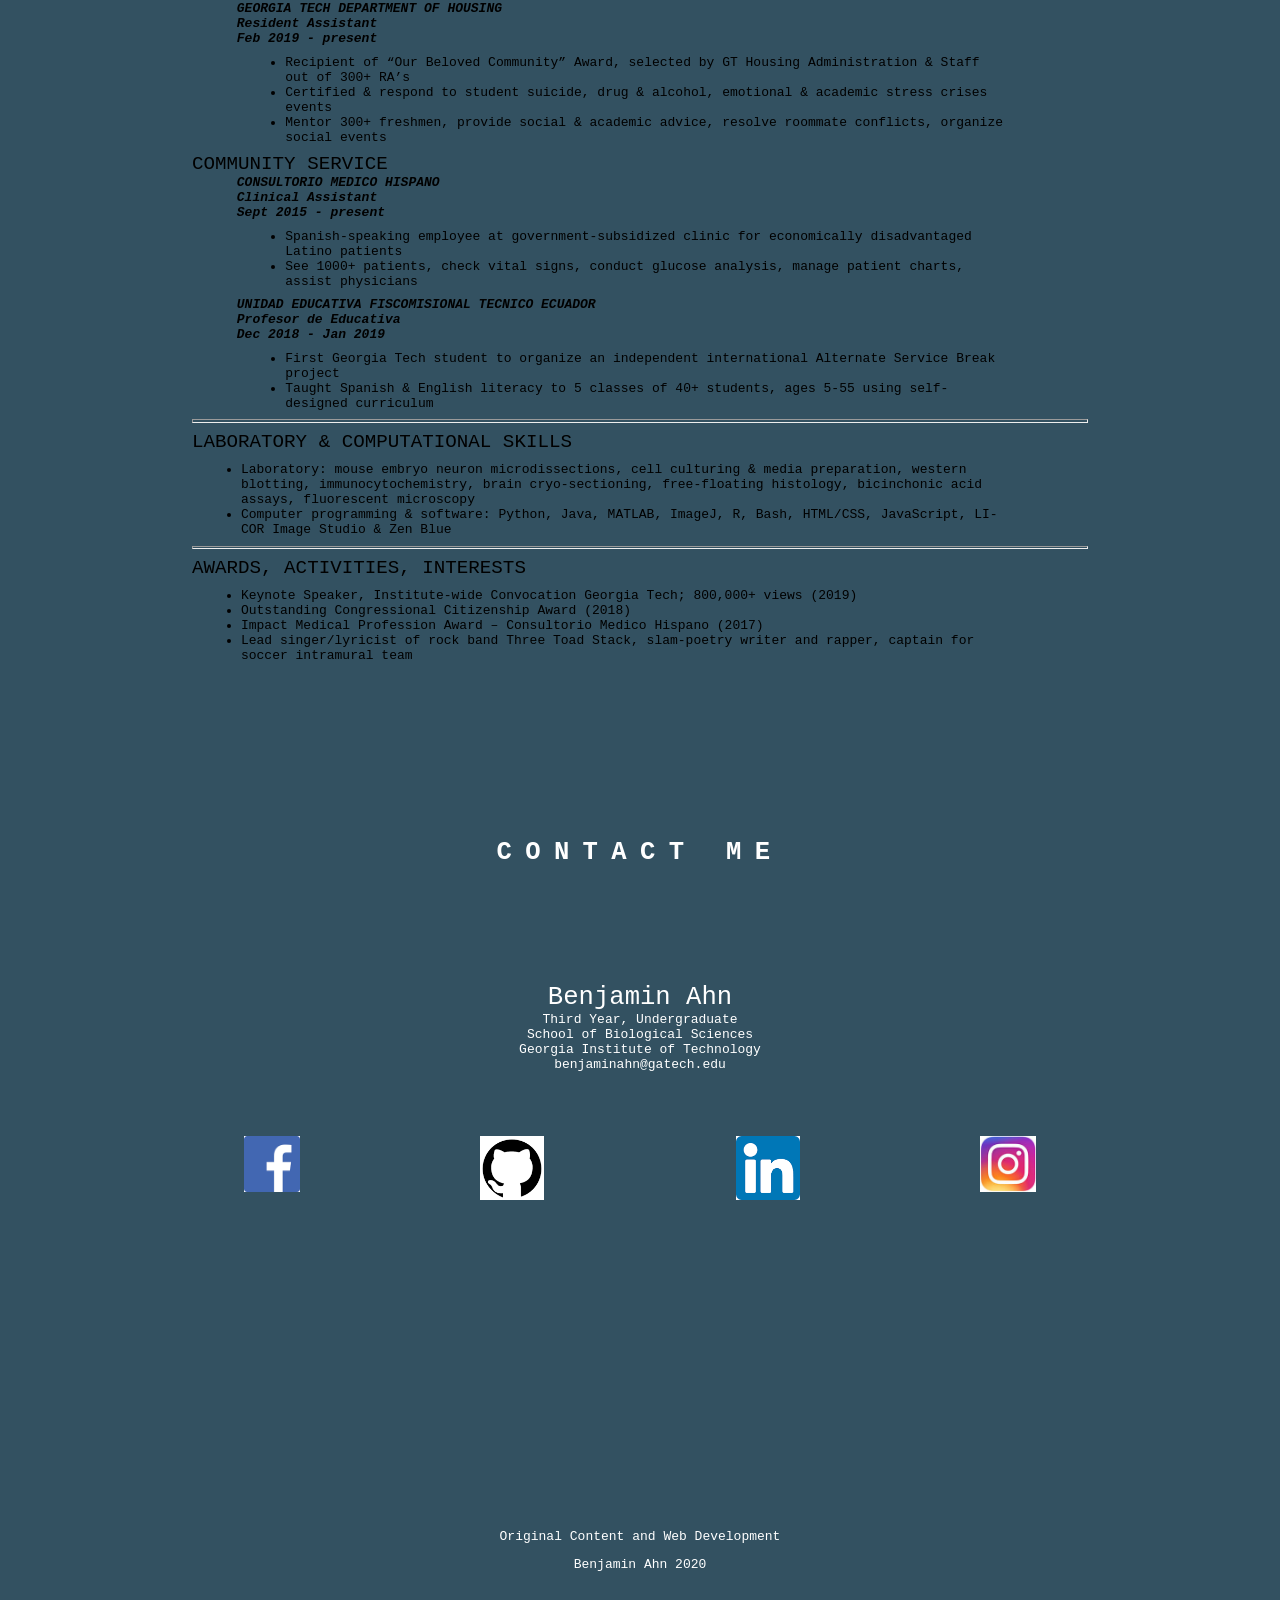
==== commit 7eef16a3: "Dates on resume" ====
--- a/index.html
+++ b/index.html
@@ -4,7 +4,7 @@
         <meta charset="utf-8">
         <meta name="viewport" content="width=device-width, initial-scale=1.0">
         <meta name="google-site-verification" content="e9Ha7FleG9_5QxkvjlIwnLWrdE951iFWn-e4TzgjB5o" />
-        <title>AhnBenjamin</title>
+        <title>Benjamin Ahn</title>
         <link rel="stylesheet" href="style.css">
     </head>
 
@@ -83,7 +83,7 @@
                                     <li>Mouse Microdissections</li>
                                     <li>Immunocyto/Immunohistochemistry</li>
                                     <li>Immunofluorescent Imaging</li>
-                                    <li>MATLAB, R, Python, Java, ImageJ</li>
+                                    <li>MATLAB, Python, Java, ImageJ, R, Bash, HTML/CSS</li>
                                 </ul>
                             </div>
                         </div>
@@ -268,6 +268,9 @@
                         <div class="sectionSubheader">
                             Georgia Institute of Technology
                         </div>
+                        <div class="sectionDate">
+                            Class of 2022
+                        </div>
                         <ul class="sectionTable">
                             <li>GPA: 4.0, Gold Scholar - top 1% merit scholarship, Honors Program</li>
                             <li>Bachelor of Science in Biology, Spanish Minor, Computational Biology Certificate</li>
@@ -277,6 +280,9 @@
                         <div class="sectionSubheader">
                             Johns Creek High School
                         </div>
+                        <div class="sectionDate">
+                            Class of 2018
+                        </div>
                         <ul class="sectionTable">
                             <li>Class Council Presdient, Mock Trial Captain, Sing-chronized a-capella Music Director</li>
                         </ul>
@@ -293,6 +299,9 @@
                         </div>
                         <div class="sectionPosition">
                             Undergraduate Researcher
+                        </div>
+                        <div class = "sectionDate">
+                            Jan 2019 - present
                         </div>
                         <div class="sectionText">
                             <ul class="sectionTable">
@@ -310,6 +319,9 @@
                         <div class="sectionPosition">
                             Cancer Epidemiology Research Intern
                         </div>
+                        <div class="sectionDate">
+                            May 2017 - Jul 2017
+                        </div>
                         <div class="sectionText">
                             <ul class="sectionTable">
                                 <li>Researched socioeconomic factors & cancer survival rates using Surveillance, Epidemiology and End Results data</li>
@@ -325,6 +337,9 @@
                         <div class="sectionPosition">
                             Anesthesia Technician
                         </div>
+                        <div class="sectionDate">
+                            May 2019 - Aug 2019
+                        </div>
                         <div class="sectionText">
                             <ul class="sectionTable">
                                 <li>Stocked & organized anesthesia supply carts & equipment for 17 General Surgery Operating Rooms</li>
@@ -345,6 +360,9 @@
                         <div class="sectionPosition">
                             Committee Chair
                         </div>
+                        <div class="sectionDate">
+                            Aug 2018 - May 2020
+                        </div>
                         <div class="sectionText">
                             <ul class="sectionTable">
                                 <li>Sole Undergraduate Representative on selection committee for Vice Provost for Advocacy & Conflict Resolution</li>
@@ -360,6 +378,9 @@
                         <div class="sectionPosition">
                             Resident Assistant
                         </div>
+                        <div class = "sectionDate">
+                            Feb 2019 - present
+                        </div>
                         <div class="sectionText">
                             <ul class="sectionTable">
                                 <li>Recipient of “Our Beloved Community” Award, selected by GT Housing Administration & Staff out of 300+ RA’s</li>
@@ -380,6 +401,9 @@
                         <div class="sectionPosition">
                             Clinical Assistant
                         </div>
+                        <div class = "sectionDate">
+                            Sept 2015 - present
+                        </div>
                         <div class="sectionText">
                             <ul class="sectionTable">
                                 <li>Spanish-speaking employee at government-subsidized clinic for economically disadvantaged Latino patients</li>
@@ -393,6 +417,9 @@
                         </div>
                         <div class="sectionPosition">
                             Profesor de Educativa
+                        </div>
+                        <div class="sectionDate">
+                            Dec 2018 - Jan 2019
                         </div>
                         <div class="sectionText">
                             <ul class="sectionTable">
@@ -411,7 +438,7 @@
                         <ul class='sectionTable'>
                             <li>Laboratory: mouse embryo neuron microdissections, cell culturing & media preparation, western blotting,
                                 immunocytochemistry, brain cryo-sectioning, free-floating histology, bicinchonic acid assays, fluorescent microscopy</li>
-                            <li>Computer programming & software: Python, Java, MATLAB, ImageJ, R, HTML/CSS, JavaScript, LI-COR Image Studio & Zen Blue</li>
+                            <li>Computer programming & software: Python, Java, MATLAB, ImageJ, R, Bash, HTML/CSS, JavaScript, LI-COR Image Studio & Zen Blue</li>
                         </ul>
                     </div>
                 </div>
@@ -451,7 +478,7 @@
                     </a>
                 </div>
                 <div id="github">
-                    <a href="https://github.com/1100266506" target="_blank">
+                    <a href="https://github.com/bioben" target="_blank">
                         <img class="social" src="./images/github.png" alt="">
                     </a>
                 </div>
--- a/style.css
+++ b/style.css
@@ -284,6 +284,11 @@
     font-family: monospace;
     text-transform: uppercase;
 }
+.sectionDate {
+    font-weight : bold;
+    font-style : italic;
+    font-family: monospace;
+}
 .sectionPosition {
     font-weight: bold;
     font-style: italic;
